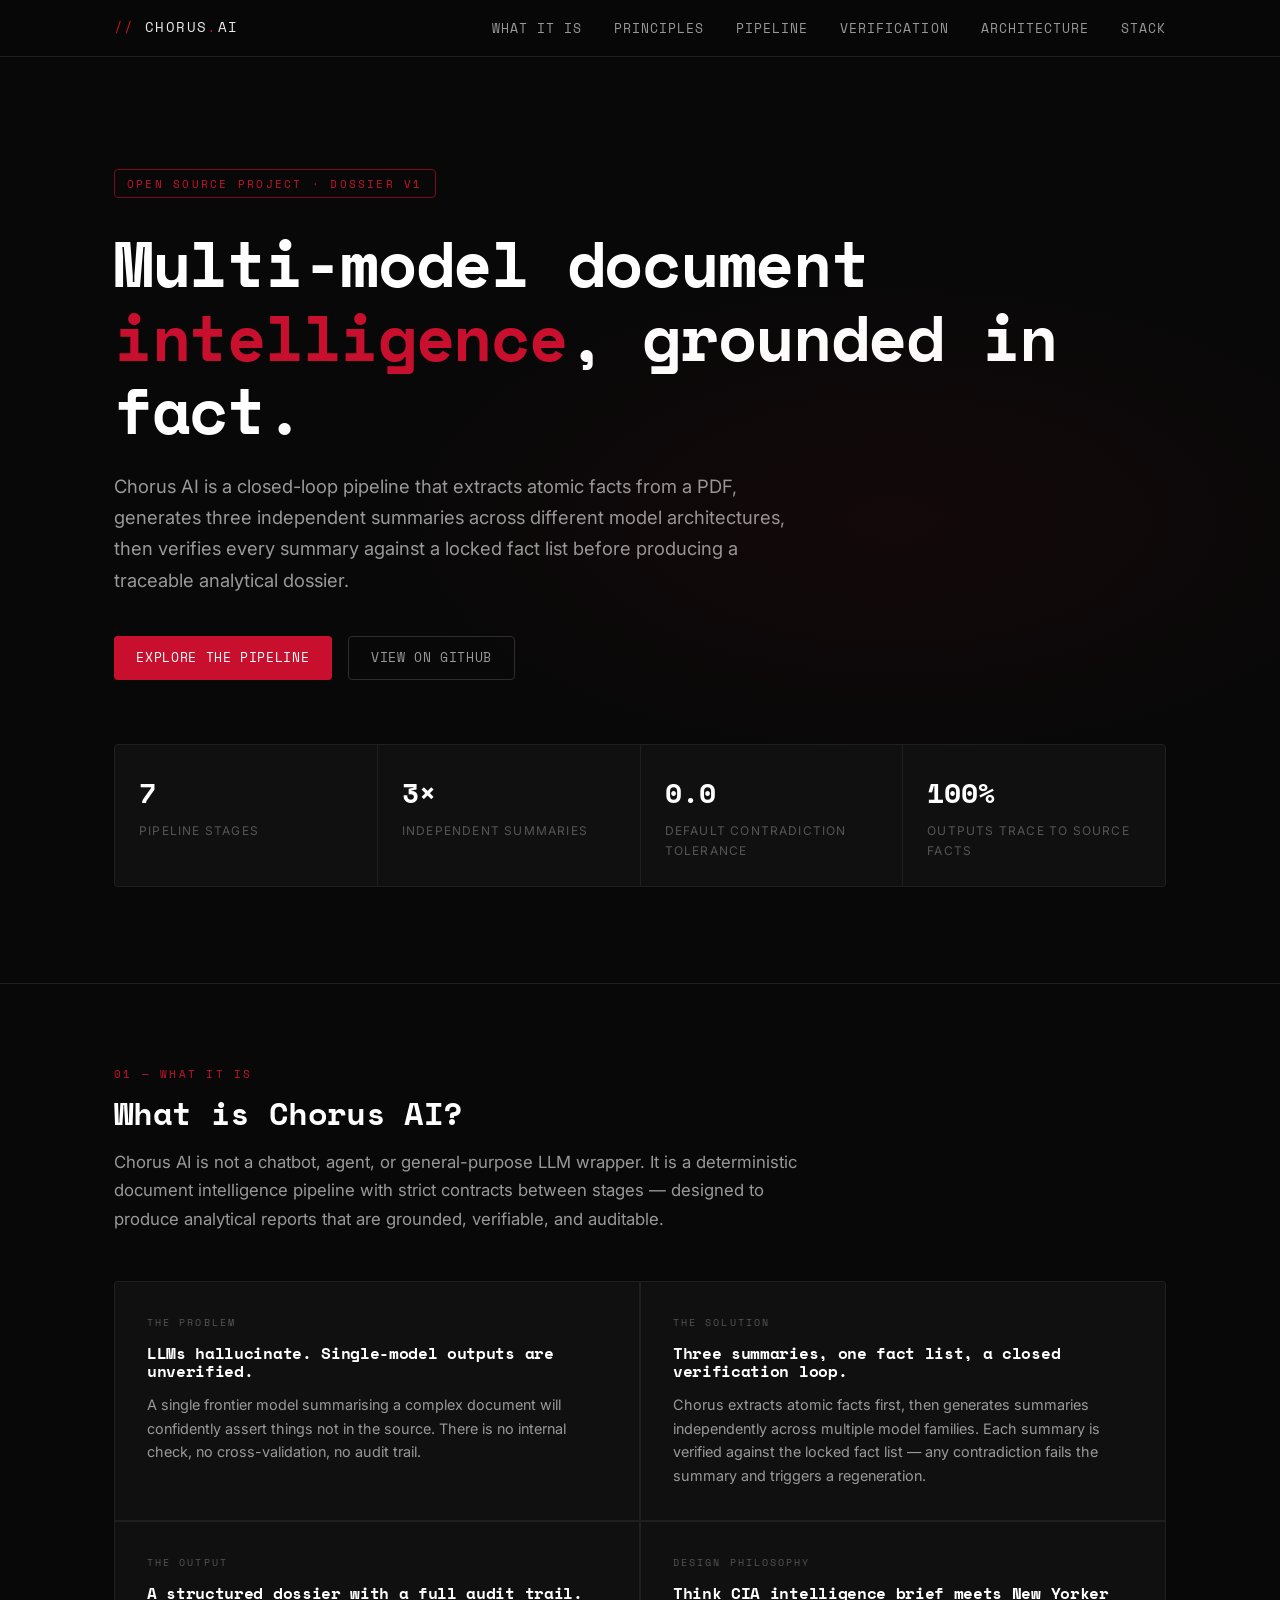
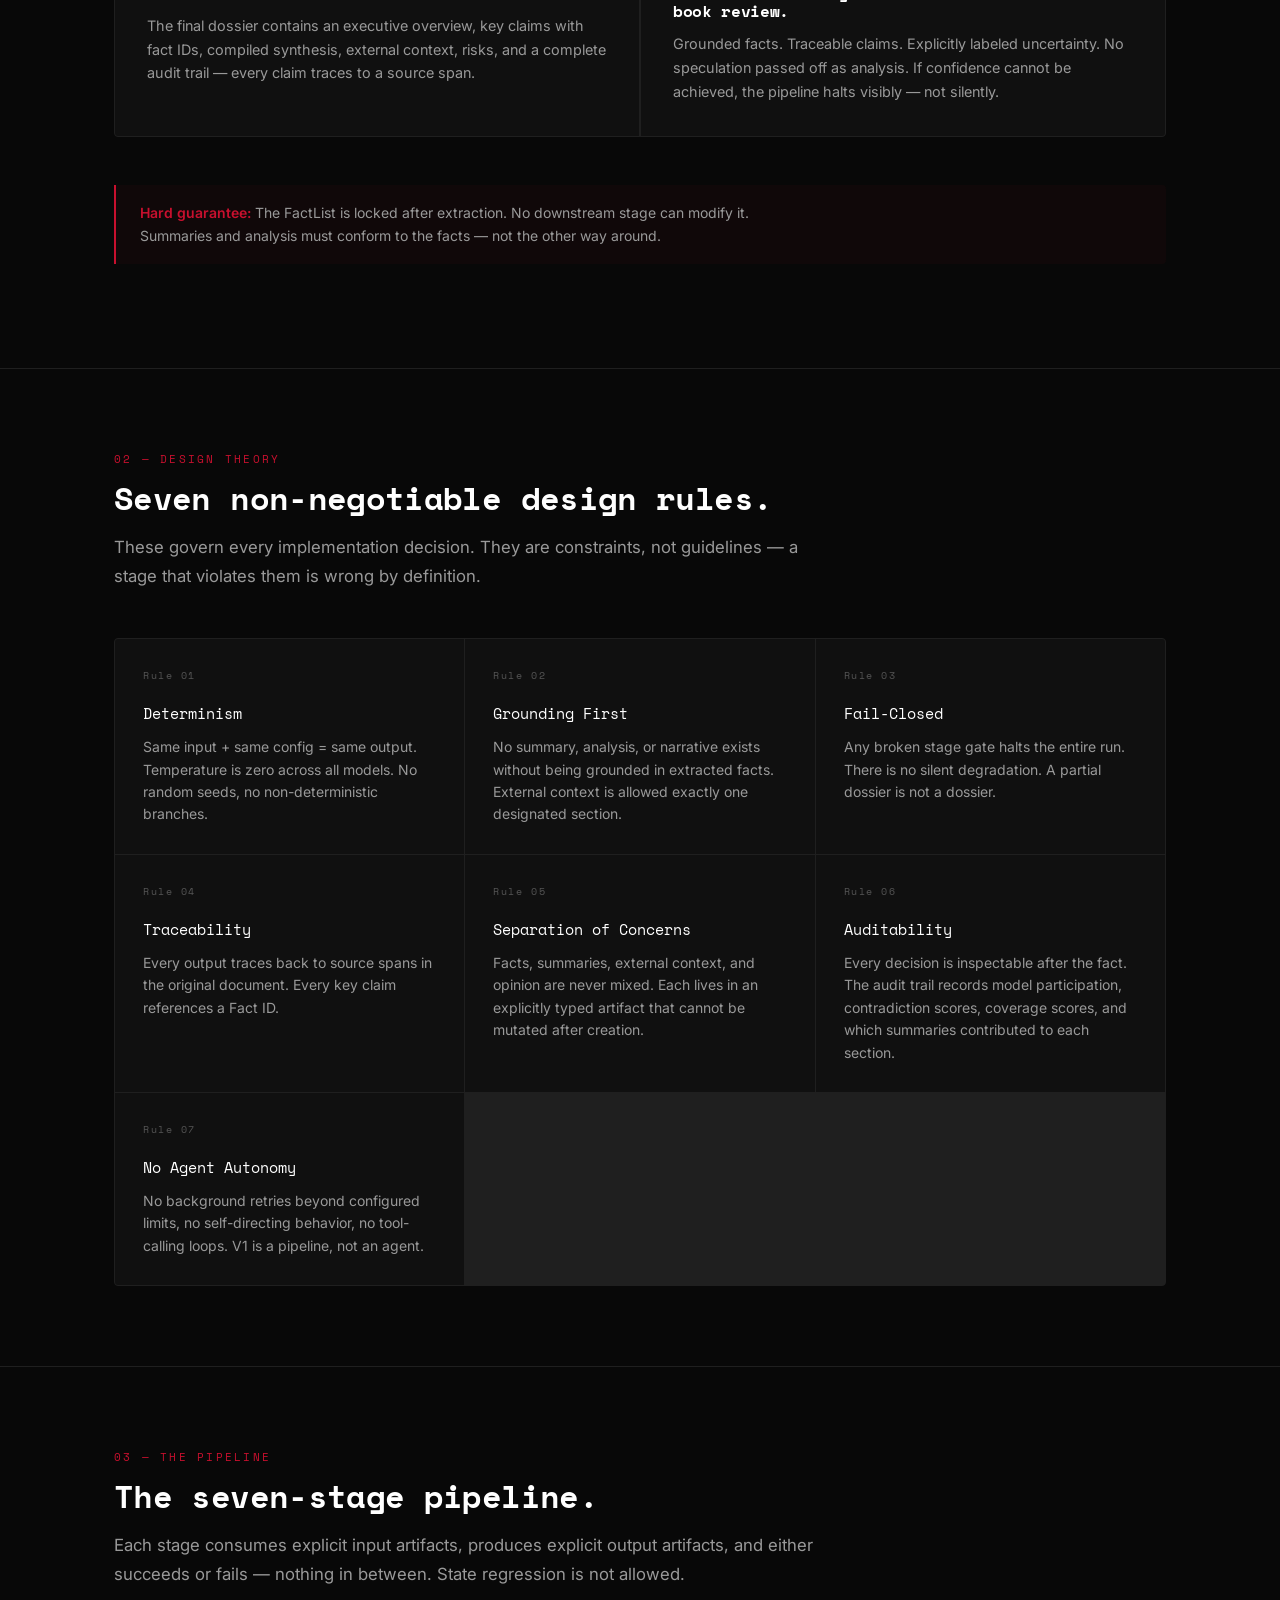
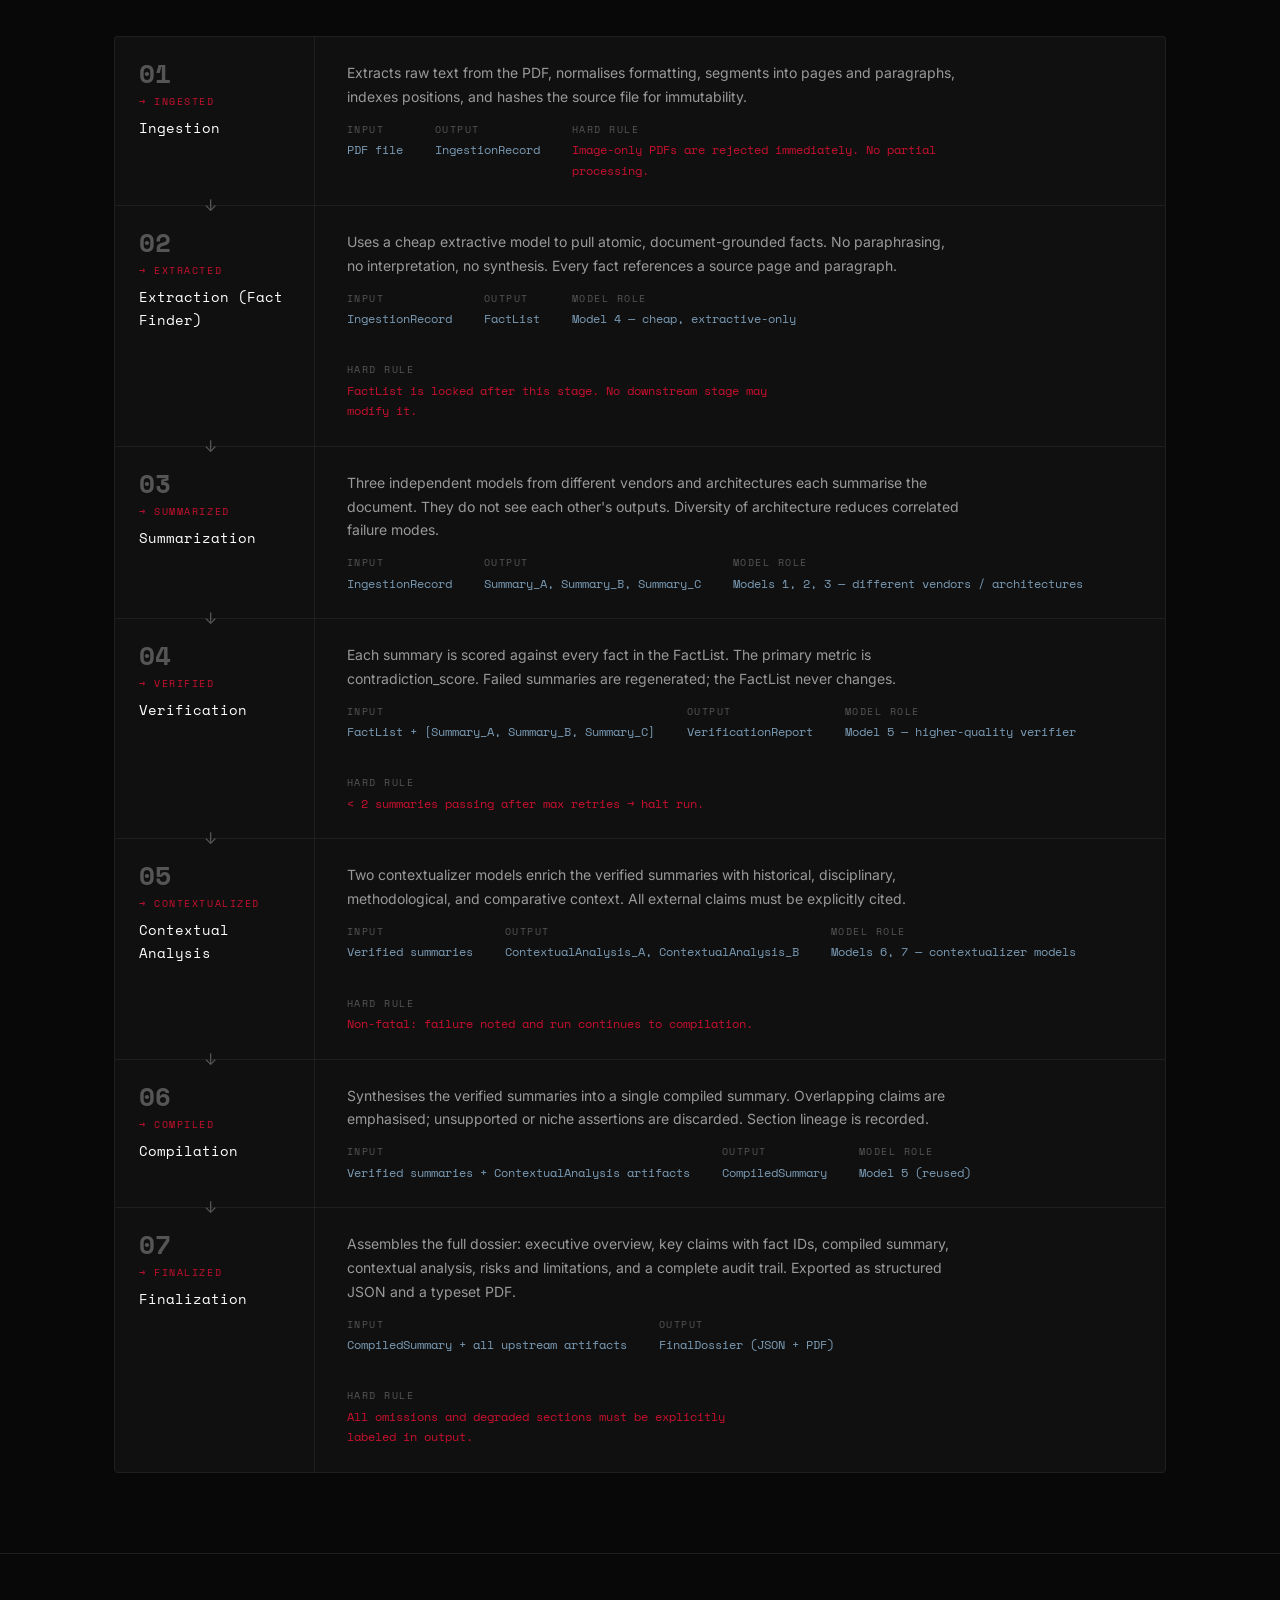
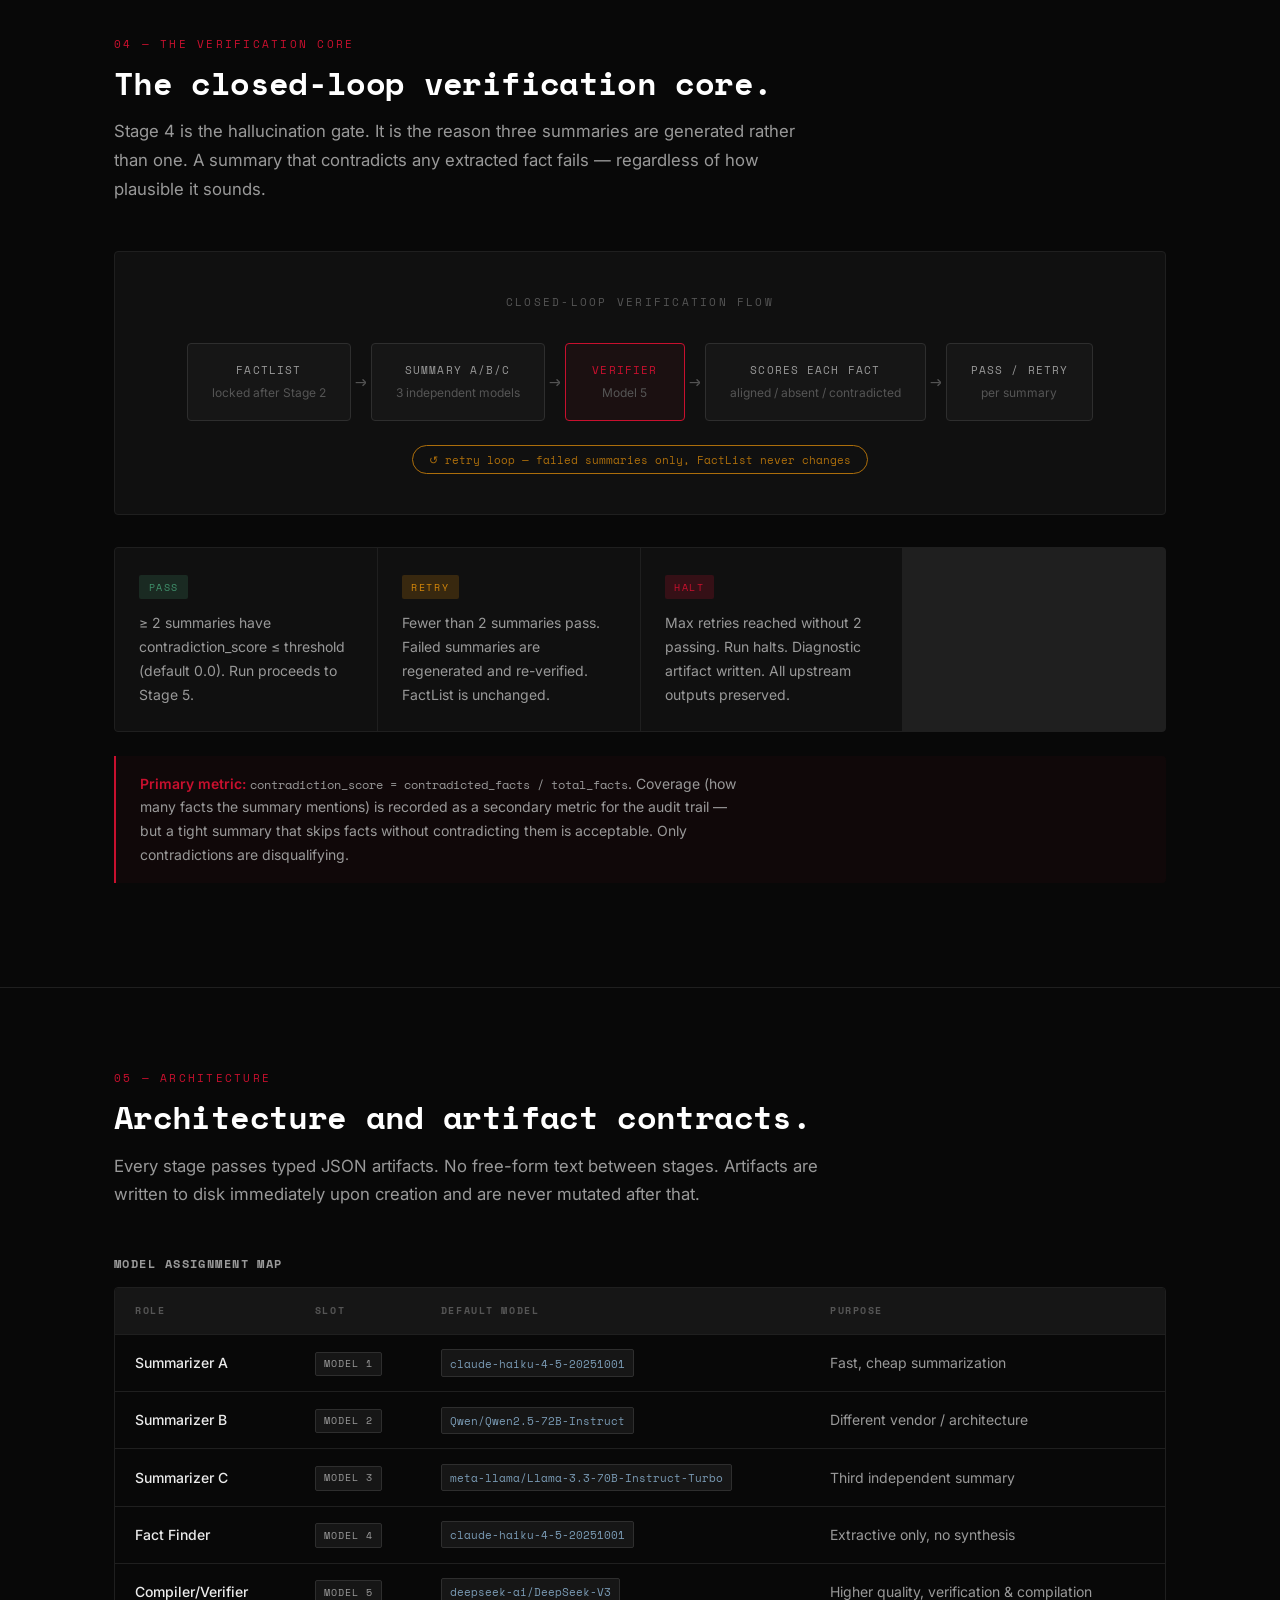
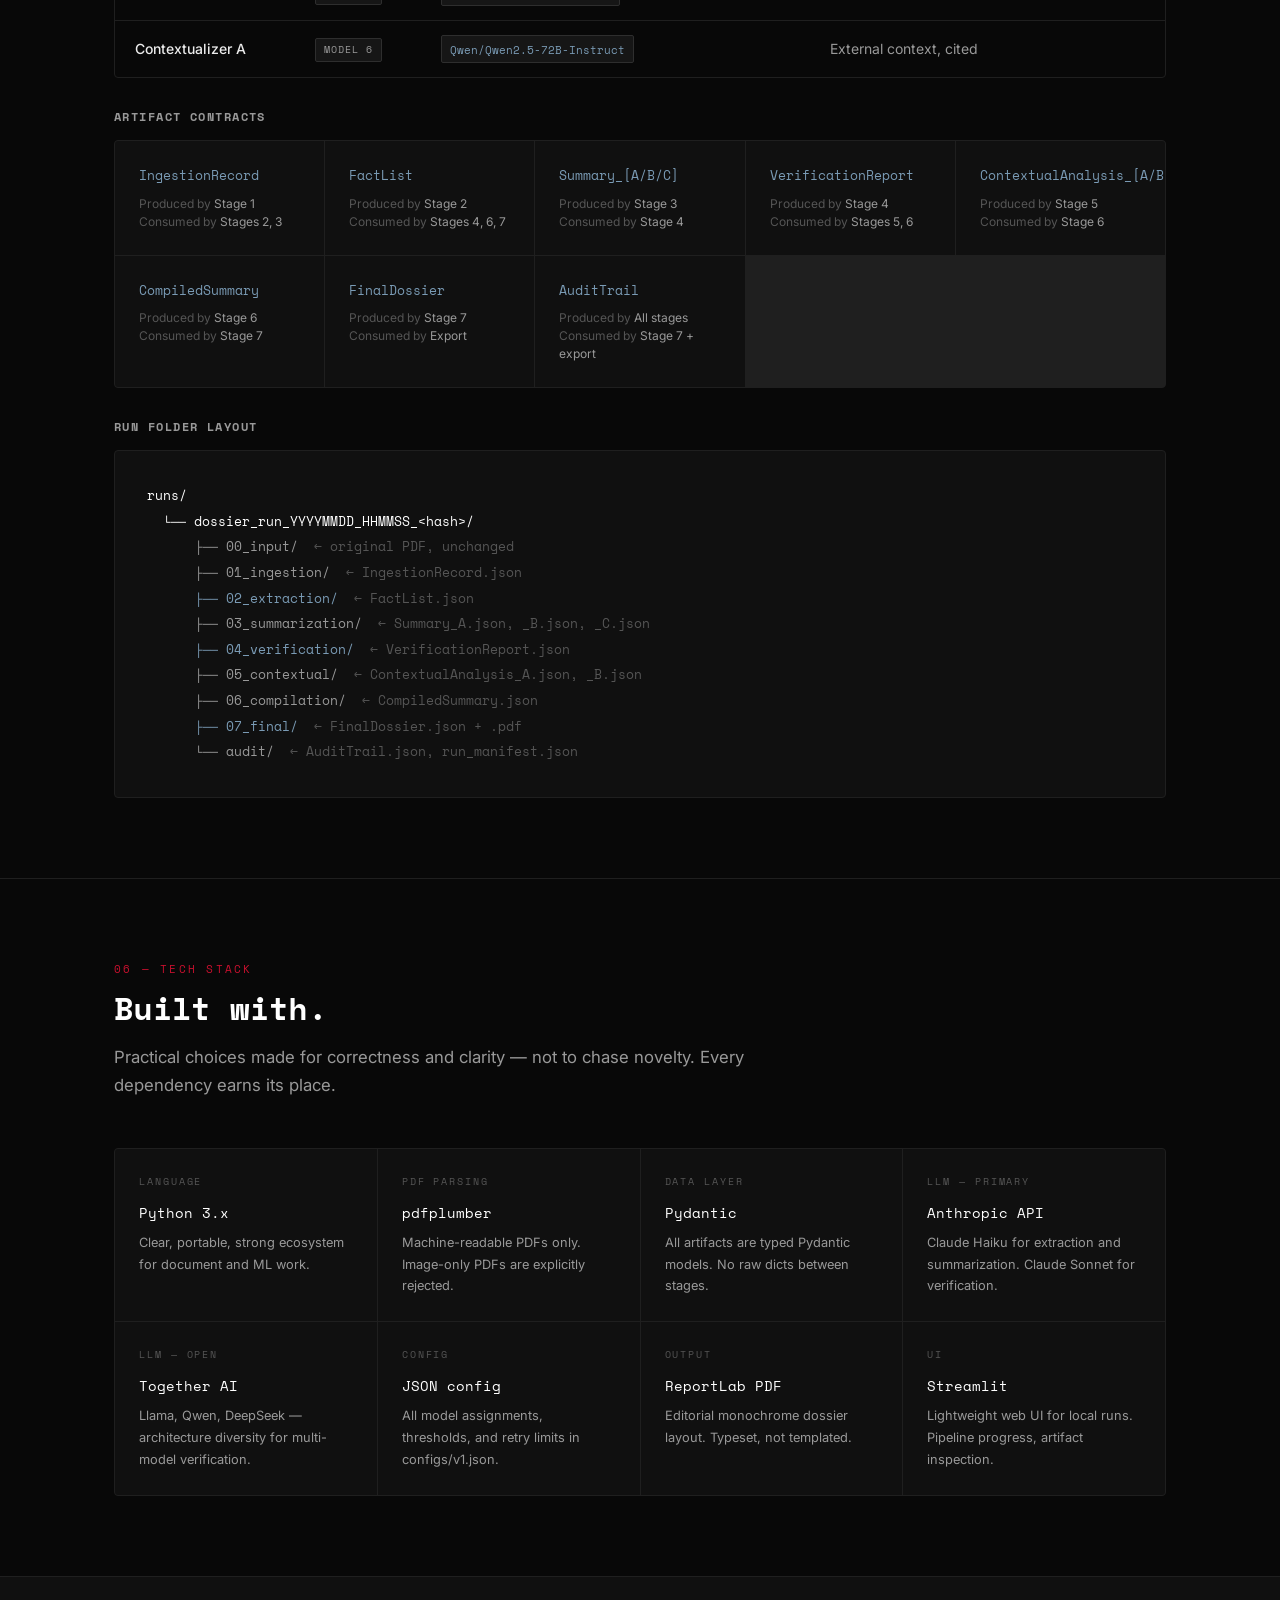
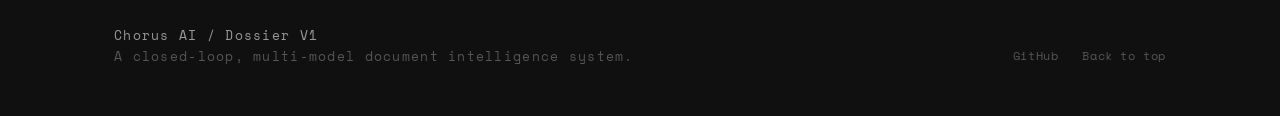
==== docs/index.html @ c8a6f782 "feat: add project showcase website with Jinja2 templates Static site built via website/generate.py, " ====
<!DOCTYPE html>
<html lang="en">
<head>
  <meta charset="UTF-8" />
  <meta name="viewport" content="width=device-width, initial-scale=1.0" />
  <meta name="description" content="A closed-loop, multi-model document intelligence pipeline. Extract facts, generate independent summaries, verify against a locked fact list, and produce a grounded analytical dossier." />
  <title>Chorus AI — Dossier V1</title>

  <!-- Fonts -->
  <link rel="preconnect" href="https://fonts.googleapis.com" />
  <link rel="preconnect" href="https://fonts.gstatic.com" crossorigin />
  <link href="https://fonts.googleapis.com/css2?family=Space+Mono:wght@400;700&family=Inter:wght@400;500;600&display=swap" rel="stylesheet" />

  <link rel="stylesheet" href="static/css/style.css" />
</head>
<body>

<nav>
  <div class="nav-inner">
    <span class="nav-logo"><span>//</span> CHORUS<span>.</span>AI</span>
    <ul class="nav-links">
      <li><a href="#what">What it is</a></li>
      <li><a href="#principles">Principles</a></li>
      <li><a href="#pipeline">Pipeline</a></li>
      <li><a href="#verification">Verification</a></li>
      <li><a href="#architecture">Architecture</a></li>
      <li><a href="#stack">Stack</a></li>
    </ul>
  </div>
</nav>

  <main>

<!-- ── Hero ─────────────────────────────────────────────── -->
<section class="hero" id="overview">
  <div class="container">
    <div class="hero-tag">Open Source Project · Dossier V1</div>
    <h1>Multi-model document<br><em>intelligence</em>, grounded in fact.</h1>
    <p class="hero-sub">Chorus AI is a closed-loop pipeline that extracts atomic facts from a PDF, generates three independent summaries across different model architectures, then verifies every summary against a locked fact list before producing a traceable analytical dossier.</p>
    <div class="hero-cta">
      <a href="#pipeline" class="btn btn-primary">Explore the Pipeline</a>
      <a href="https://github.com/danielwipert/chorusai" class="btn btn-secondary" target="_blank" rel="noopener">View on GitHub</a>
    </div>

    <div class="hero-stats">
      <div class="hero-stat">
        <div class="hero-stat-value">7</div>
        <div class="hero-stat-label">Pipeline stages</div>
      </div>
      <div class="hero-stat">
        <div class="hero-stat-value">3×</div>
        <div class="hero-stat-label">Independent summaries</div>
      </div>
      <div class="hero-stat">
        <div class="hero-stat-value">0.0</div>
        <div class="hero-stat-label">Default contradiction tolerance</div>
      </div>
      <div class="hero-stat">
        <div class="hero-stat-value">100%</div>
        <div class="hero-stat-label">Outputs trace to source facts</div>
      </div>
    </div>
  </div>
</section>

<!-- ── What It Is ────────────────────────────────────────── -->
<section id="what">
  <div class="container">
    <div class="section-label">01 — What it is</div>
    <h2 class="section-title">What is Chorus AI?</h2>
    <p class="section-intro">Chorus AI is not a chatbot, agent, or general-purpose LLM wrapper. It is a deterministic document intelligence pipeline with strict contracts between stages — designed to produce analytical reports that are grounded, verifiable, and auditable.</p>

    <div class="what-grid">
      <div class="what-cell">
        <div class="what-cell-label">The problem</div>
        <h3>LLMs hallucinate. Single-model outputs are unverified.</h3>
        <p>A single frontier model summarising a complex document will confidently assert things not in the source. There is no internal check, no cross-validation, no audit trail.</p>
      </div>
      <div class="what-cell">
        <div class="what-cell-label">The solution</div>
        <h3>Three summaries, one fact list, a closed verification loop.</h3>
        <p>Chorus extracts atomic facts first, then generates summaries independently across multiple model families. Each summary is verified against the locked fact list — any contradiction fails the summary and triggers a regeneration.</p>
      </div>
      <div class="what-cell">
        <div class="what-cell-label">The output</div>
        <h3>A structured dossier with a full audit trail.</h3>
        <p>The final dossier contains an executive overview, key claims with fact IDs, compiled synthesis, external context, risks, and a complete audit trail — every claim traces to a source span.</p>
      </div>
      <div class="what-cell">
        <div class="what-cell-label">Design philosophy</div>
        <h3>Think CIA intelligence brief meets New Yorker book review.</h3>
        <p>Grounded facts. Traceable claims. Explicitly labeled uncertainty. No speculation passed off as analysis. If confidence cannot be achieved, the pipeline halts visibly — not silently.</p>
      </div>
    </div>

    <div class="callout">
      <p><strong>Hard guarantee:</strong> The FactList is locked after extraction. No downstream stage can modify it. Summaries and analysis must conform to the facts — not the other way around.</p>
    </div>
  </div>
</section>

<!-- ── Design Principles ─────────────────────────────────── -->
<section id="principles">
  <div class="container">
    <div class="section-label">02 — Design theory</div>
    <h2 class="section-title">Seven non-negotiable design rules.</h2>
    <p class="section-intro">These govern every implementation decision. They are constraints, not guidelines — a stage that violates them is wrong by definition.</p>

    <div class="principles-grid">
      <div class="principle-card">
        <div class="principle-accent"></div>
        <div class="principle-num">Rule 01</div>
        <div class="principle-name">Determinism</div>
        <p class="principle-desc">Same input + same config = same output. Temperature is zero across all models. No random seeds, no non-deterministic branches.</p>
      </div>
      <div class="principle-card">
        <div class="principle-accent"></div>
        <div class="principle-num">Rule 02</div>
        <div class="principle-name">Grounding First</div>
        <p class="principle-desc">No summary, analysis, or narrative exists without being grounded in extracted facts. External context is allowed exactly one designated section.</p>
      </div>
      <div class="principle-card">
        <div class="principle-accent"></div>
        <div class="principle-num">Rule 03</div>
        <div class="principle-name">Fail-Closed</div>
        <p class="principle-desc">Any broken stage gate halts the entire run. There is no silent degradation. A partial dossier is not a dossier.</p>
      </div>
      <div class="principle-card">
        <div class="principle-accent"></div>
        <div class="principle-num">Rule 04</div>
        <div class="principle-name">Traceability</div>
        <p class="principle-desc">Every output traces back to source spans in the original document. Every key claim references a Fact ID.</p>
      </div>
      <div class="principle-card">
        <div class="principle-accent"></div>
        <div class="principle-num">Rule 05</div>
        <div class="principle-name">Separation of Concerns</div>
        <p class="principle-desc">Facts, summaries, external context, and opinion are never mixed. Each lives in an explicitly typed artifact that cannot be mutated after creation.</p>
      </div>
      <div class="principle-card">
        <div class="principle-accent"></div>
        <div class="principle-num">Rule 06</div>
        <div class="principle-name">Auditability</div>
        <p class="principle-desc">Every decision is inspectable after the fact. The audit trail records model participation, contradiction scores, coverage scores, and which summaries contributed to each section.</p>
      </div>
      <div class="principle-card">
        <div class="principle-accent"></div>
        <div class="principle-num">Rule 07</div>
        <div class="principle-name">No Agent Autonomy</div>
        <p class="principle-desc">No background retries beyond configured limits, no self-directing behavior, no tool-calling loops. V1 is a pipeline, not an agent.</p>
      </div>
    </div>
  </div>
</section>

<!-- ── Pipeline ──────────────────────────────────────────── -->
<section id="pipeline">
  <div class="container">
    <div class="section-label">03 — The pipeline</div>
    <h2 class="section-title">The seven-stage pipeline.</h2>
    <p class="section-intro">Each stage consumes explicit input artifacts, produces explicit output artifacts, and either succeeds or fails — nothing in between. State regression is not allowed.</p>

    <div class="pipeline-flow">
        <div class="pipeline-stage">
  <div class="pipeline-stage-left">
    <div class="pipeline-num">01</div>
    <div class="pipeline-state">→ INGESTED</div>
    <div class="pipeline-name">Ingestion</div>
  </div>
  <div class="pipeline-stage-right">
    <p>Extracts raw text from the PDF, normalises formatting, segments into pages and paragraphs, indexes positions, and hashes the source file for immutability.</p>
    <div class="pipeline-io">
      <div class="pipeline-io-item">
        <span class="pipeline-io-label">Input</span>
        <span class="pipeline-io-value">PDF file</span>
      </div>
      <div class="pipeline-io-item">
        <span class="pipeline-io-label">Output</span>
        <span class="pipeline-io-value">IngestionRecord</span>
      </div>
      <div class="pipeline-io-item" style="max-width: 42ch;">
        <span class="pipeline-io-label">Hard rule</span>
        <span class="pipeline-io-value" style="color: var(--accent);">Image-only PDFs are rejected immediately. No partial processing.</span>
      </div>
    </div>
  </div>
</div>

        <div class="pipeline-connector"><span class="pipeline-arrow">↓</span></div>
        <div class="pipeline-stage">
  <div class="pipeline-stage-left">
    <div class="pipeline-num">02</div>
    <div class="pipeline-state">→ EXTRACTED</div>
    <div class="pipeline-name">Extraction (Fact Finder)</div>
  </div>
  <div class="pipeline-stage-right">
    <p>Uses a cheap extractive model to pull atomic, document-grounded facts. No paraphrasing, no interpretation, no synthesis. Every fact references a source page and paragraph.</p>
    <div class="pipeline-io">
      <div class="pipeline-io-item">
        <span class="pipeline-io-label">Input</span>
        <span class="pipeline-io-value">IngestionRecord</span>
      </div>
      <div class="pipeline-io-item">
        <span class="pipeline-io-label">Output</span>
        <span class="pipeline-io-value">FactList</span>
      </div>
      <div class="pipeline-io-item">
        <span class="pipeline-io-label">Model role</span>
        <span class="pipeline-io-value">Model 4 — cheap, extractive-only</span>
      </div>
      <div class="pipeline-io-item" style="max-width: 42ch;">
        <span class="pipeline-io-label">Hard rule</span>
        <span class="pipeline-io-value" style="color: var(--accent);">FactList is locked after this stage. No downstream stage may modify it.</span>
      </div>
    </div>
  </div>
</div>

        <div class="pipeline-connector"><span class="pipeline-arrow">↓</span></div>
        <div class="pipeline-stage">
  <div class="pipeline-stage-left">
    <div class="pipeline-num">03</div>
    <div class="pipeline-state">→ SUMMARIZED</div>
    <div class="pipeline-name">Summarization</div>
  </div>
  <div class="pipeline-stage-right">
    <p>Three independent models from different vendors and architectures each summarise the document. They do not see each other&#39;s outputs. Diversity of architecture reduces correlated failure modes.</p>
    <div class="pipeline-io">
      <div class="pipeline-io-item">
        <span class="pipeline-io-label">Input</span>
        <span class="pipeline-io-value">IngestionRecord</span>
      </div>
      <div class="pipeline-io-item">
        <span class="pipeline-io-label">Output</span>
        <span class="pipeline-io-value">Summary_A, Summary_B, Summary_C</span>
      </div>
      <div class="pipeline-io-item">
        <span class="pipeline-io-label">Model role</span>
        <span class="pipeline-io-value">Models 1, 2, 3 — different vendors / architectures</span>
      </div>
    </div>
  </div>
</div>

        <div class="pipeline-connector"><span class="pipeline-arrow">↓</span></div>
        <div class="pipeline-stage">
  <div class="pipeline-stage-left">
    <div class="pipeline-num">04</div>
    <div class="pipeline-state">→ VERIFIED</div>
    <div class="pipeline-name">Verification</div>
  </div>
  <div class="pipeline-stage-right">
    <p>Each summary is scored against every fact in the FactList. The primary metric is contradiction_score. Failed summaries are regenerated; the FactList never changes.</p>
    <div class="pipeline-io">
      <div class="pipeline-io-item">
        <span class="pipeline-io-label">Input</span>
        <span class="pipeline-io-value">FactList + [Summary_A, Summary_B, Summary_C]</span>
      </div>
      <div class="pipeline-io-item">
        <span class="pipeline-io-label">Output</span>
        <span class="pipeline-io-value">VerificationReport</span>
      </div>
      <div class="pipeline-io-item">
        <span class="pipeline-io-label">Model role</span>
        <span class="pipeline-io-value">Model 5 — higher-quality verifier</span>
      </div>
      <div class="pipeline-io-item" style="max-width: 42ch;">
        <span class="pipeline-io-label">Hard rule</span>
        <span class="pipeline-io-value" style="color: var(--accent);">&lt; 2 summaries passing after max retries → halt run.</span>
      </div>
    </div>
  </div>
</div>

        <div class="pipeline-connector"><span class="pipeline-arrow">↓</span></div>
        <div class="pipeline-stage">
  <div class="pipeline-stage-left">
    <div class="pipeline-num">05</div>
    <div class="pipeline-state">→ CONTEXTUALIZED</div>
    <div class="pipeline-name">Contextual Analysis</div>
  </div>
  <div class="pipeline-stage-right">
    <p>Two contextualizer models enrich the verified summaries with historical, disciplinary, methodological, and comparative context. All external claims must be explicitly cited.</p>
    <div class="pipeline-io">
      <div class="pipeline-io-item">
        <span class="pipeline-io-label">Input</span>
        <span class="pipeline-io-value">Verified summaries</span>
      </div>
      <div class="pipeline-io-item">
        <span class="pipeline-io-label">Output</span>
        <span class="pipeline-io-value">ContextualAnalysis_A, ContextualAnalysis_B</span>
      </div>
      <div class="pipeline-io-item">
        <span class="pipeline-io-label">Model role</span>
        <span class="pipeline-io-value">Models 6, 7 — contextualizer models</span>
      </div>
      <div class="pipeline-io-item" style="max-width: 42ch;">
        <span class="pipeline-io-label">Hard rule</span>
        <span class="pipeline-io-value" style="color: var(--accent);">Non-fatal: failure noted and run continues to compilation.</span>
      </div>
    </div>
  </div>
</div>

        <div class="pipeline-connector"><span class="pipeline-arrow">↓</span></div>
        <div class="pipeline-stage">
  <div class="pipeline-stage-left">
    <div class="pipeline-num">06</div>
    <div class="pipeline-state">→ COMPILED</div>
    <div class="pipeline-name">Compilation</div>
  </div>
  <div class="pipeline-stage-right">
    <p>Synthesises the verified summaries into a single compiled summary. Overlapping claims are emphasised; unsupported or niche assertions are discarded. Section lineage is recorded.</p>
    <div class="pipeline-io">
      <div class="pipeline-io-item">
        <span class="pipeline-io-label">Input</span>
        <span class="pipeline-io-value">Verified summaries + ContextualAnalysis artifacts</span>
      </div>
      <div class="pipeline-io-item">
        <span class="pipeline-io-label">Output</span>
        <span class="pipeline-io-value">CompiledSummary</span>
      </div>
      <div class="pipeline-io-item">
        <span class="pipeline-io-label">Model role</span>
        <span class="pipeline-io-value">Model 5 (reused)</span>
      </div>
    </div>
  </div>
</div>

        <div class="pipeline-connector"><span class="pipeline-arrow">↓</span></div>
        <div class="pipeline-stage">
  <div class="pipeline-stage-left">
    <div class="pipeline-num">07</div>
    <div class="pipeline-state">→ FINALIZED</div>
    <div class="pipeline-name">Finalization</div>
  </div>
  <div class="pipeline-stage-right">
    <p>Assembles the full dossier: executive overview, key claims with fact IDs, compiled summary, contextual analysis, risks and limitations, and a complete audit trail. Exported as structured JSON and a typeset PDF.</p>
    <div class="pipeline-io">
      <div class="pipeline-io-item">
        <span class="pipeline-io-label">Input</span>
        <span class="pipeline-io-value">CompiledSummary + all upstream artifacts</span>
      </div>
      <div class="pipeline-io-item">
        <span class="pipeline-io-label">Output</span>
        <span class="pipeline-io-value">FinalDossier (JSON + PDF)</span>
      </div>
      <div class="pipeline-io-item" style="max-width: 42ch;">
        <span class="pipeline-io-label">Hard rule</span>
        <span class="pipeline-io-value" style="color: var(--accent);">All omissions and degraded sections must be explicitly labeled in output.</span>
      </div>
    </div>
  </div>
</div>

    </div>
  </div>
</section>

<!-- ── Verification ──────────────────────────────────────── -->
<section id="verification">
  <div class="container">
    <div class="section-label">04 — The verification core</div>
    <h2 class="section-title">The closed-loop verification core.</h2>
    <p class="section-intro">Stage 4 is the hallucination gate. It is the reason three summaries are generated rather than one. A summary that contradicts any extracted fact fails — regardless of how plausible it sounds.</p>

    <div class="verify-diagram">
      <div class="verify-diagram-title">Closed-Loop Verification Flow</div>
      <div class="verify-flow">
        <div class="verify-node">
          <div class="verify-node-label">FactList</div>
<div class="verify-node-sub">locked after Stage 2</div>        </div>
<span class="verify-arrow">→</span>        <div class="verify-node">
          <div class="verify-node-label">Summary A/B/C</div>
<div class="verify-node-sub">3 independent models</div>        </div>
<span class="verify-arrow">→</span>        <div class="verify-node highlight">
          <div class="verify-node-label">Verifier</div>
<div class="verify-node-sub">Model 5</div>        </div>
<span class="verify-arrow">→</span>        <div class="verify-node">
          <div class="verify-node-label">Scores each fact</div>
<div class="verify-node-sub">aligned / absent / contradicted</div>        </div>
<span class="verify-arrow">→</span>        <div class="verify-node">
          <div class="verify-node-label">Pass / Retry</div>
<div class="verify-node-sub">per summary</div>        </div>
      </div>
      <div class="verify-loop">
        <span class="verify-loop-label">↺  retry loop — failed summaries only, FactList never changes</span>
      </div>
    </div>

    <div class="verify-rules">
      <div class="verify-rule">
        <span class="verify-rule-status status-pass">PASS</span>
        <p>≥ 2 summaries have contradiction_score ≤ threshold (default 0.0). Run proceeds to Stage 5.</p>
      </div>
      <div class="verify-rule">
        <span class="verify-rule-status status-retry">RETRY</span>
        <p>Fewer than 2 summaries pass. Failed summaries are regenerated and re-verified. FactList is unchanged.</p>
      </div>
      <div class="verify-rule">
        <span class="verify-rule-status status-fail">HALT</span>
        <p>Max retries reached without 2 passing. Run halts. Diagnostic artifact written. All upstream outputs preserved.</p>
      </div>
    </div>

    <div class="callout mt-3">
      <p><strong>Primary metric:</strong> <code>contradiction_score = contradicted_facts / total_facts</code>. Coverage (how many facts the summary mentions) is recorded as a secondary metric for the audit trail — but a tight summary that skips facts without contradicting them is acceptable. Only contradictions are disqualifying.</p>
    </div>
  </div>
</section>

<!-- ── Architecture ──────────────────────────────────────── -->
<section id="architecture">
  <div class="container">
    <div class="section-label">05 — Architecture</div>
    <h2 class="section-title">Architecture and artifact contracts.</h2>
    <p class="section-intro">Every stage passes typed JSON artifacts. No free-form text between stages. Artifacts are written to disk immediately upon creation and are never mutated after that.</p>

    <h3 class="mono mb-2" style="color: var(--text-2); font-size: 0.75rem; letter-spacing: 0.12em; text-transform: uppercase;">Model Assignment Map</h3>
    <div class="arch-table-wrap mb-4">
      <table>
        <thead>
          <tr>
            <th>Role</th>
            <th>Slot</th>
            <th>Default model</th>
            <th>Purpose</th>
          </tr>
        </thead>
        <tbody>
          <tr>
            <td>Summarizer A</td>
            <td><span class="tag">Model 1</span></td>
            <td><span class="model-pill">claude-haiku-4-5-20251001</span></td>
            <td>Fast, cheap summarization</td>
          </tr>
          <tr>
            <td>Summarizer B</td>
            <td><span class="tag">Model 2</span></td>
            <td><span class="model-pill">Qwen/Qwen2.5-72B-Instruct</span></td>
            <td>Different vendor / architecture</td>
          </tr>
          <tr>
            <td>Summarizer C</td>
            <td><span class="tag">Model 3</span></td>
            <td><span class="model-pill">meta-llama/Llama-3.3-70B-Instruct-Turbo</span></td>
            <td>Third independent summary</td>
          </tr>
          <tr>
            <td>Fact Finder</td>
            <td><span class="tag">Model 4</span></td>
            <td><span class="model-pill">claude-haiku-4-5-20251001</span></td>
            <td>Extractive only, no synthesis</td>
          </tr>
          <tr>
            <td>Compiler/Verifier</td>
            <td><span class="tag">Model 5</span></td>
            <td><span class="model-pill">deepseek-ai/DeepSeek-V3</span></td>
            <td>Higher quality, verification &amp; compilation</td>
          </tr>
          <tr>
            <td>Contextualizer A</td>
            <td><span class="tag">Model 6</span></td>
            <td><span class="model-pill">Qwen/Qwen2.5-72B-Instruct</span></td>
            <td>External context, cited</td>
          </tr>
        </tbody>
      </table>
    </div>

    <h3 class="mono mb-2" style="color: var(--text-2); font-size: 0.75rem; letter-spacing: 0.12em; text-transform: uppercase;">Artifact Contracts</h3>
    <div class="artifacts-flow mb-4">
      <div class="artifact-card">
        <div class="artifact-name">IngestionRecord</div>
        <div class="artifact-meta">
          <div>Produced by <span>Stage 1</span></div>
          <div>Consumed by <span>Stages 2, 3</span></div>
        </div>
      </div>
      <div class="artifact-card">
        <div class="artifact-name">FactList</div>
        <div class="artifact-meta">
          <div>Produced by <span>Stage 2</span></div>
          <div>Consumed by <span>Stages 4, 6, 7</span></div>
        </div>
      </div>
      <div class="artifact-card">
        <div class="artifact-name">Summary_[A/B/C]</div>
        <div class="artifact-meta">
          <div>Produced by <span>Stage 3</span></div>
          <div>Consumed by <span>Stage 4</span></div>
        </div>
      </div>
      <div class="artifact-card">
        <div class="artifact-name">VerificationReport</div>
        <div class="artifact-meta">
          <div>Produced by <span>Stage 4</span></div>
          <div>Consumed by <span>Stages 5, 6</span></div>
        </div>
      </div>
      <div class="artifact-card">
        <div class="artifact-name">ContextualAnalysis_[A/B]</div>
        <div class="artifact-meta">
          <div>Produced by <span>Stage 5</span></div>
          <div>Consumed by <span>Stage 6</span></div>
        </div>
      </div>
      <div class="artifact-card">
        <div class="artifact-name">CompiledSummary</div>
        <div class="artifact-meta">
          <div>Produced by <span>Stage 6</span></div>
          <div>Consumed by <span>Stage 7</span></div>
        </div>
      </div>
      <div class="artifact-card">
        <div class="artifact-name">FinalDossier</div>
        <div class="artifact-meta">
          <div>Produced by <span>Stage 7</span></div>
          <div>Consumed by <span>Export</span></div>
        </div>
      </div>
      <div class="artifact-card">
        <div class="artifact-name">AuditTrail</div>
        <div class="artifact-meta">
          <div>Produced by <span>All stages</span></div>
          <div>Consumed by <span>Stage 7 + export</span></div>
        </div>
      </div>
    </div>

    <h3 class="mono mb-2" style="color: var(--text-2); font-size: 0.75rem; letter-spacing: 0.12em; text-transform: uppercase;">Run Folder Layout</h3>
    <div class="folder-tree">
      <div><span class="dir">runs/</span></div>
      <div>&nbsp;&nbsp;<span class="dir">└── dossier_run_YYYYMMDD_HHMMSS_&lt;hash&gt;/</span></div>
      <div>&nbsp;&nbsp;&nbsp;&nbsp;&nbsp;&nbsp;<span class="file">├── 00_input/</span>&nbsp;&nbsp;<span class="comment">← original PDF, unchanged</span></div>
      <div>&nbsp;&nbsp;&nbsp;&nbsp;&nbsp;&nbsp;<span class="file">├── 01_ingestion/</span>&nbsp;&nbsp;<span class="comment">← IngestionRecord.json</span></div>
      <div>&nbsp;&nbsp;&nbsp;&nbsp;&nbsp;&nbsp;<span class="highlight-file">├── 02_extraction/</span>&nbsp;&nbsp;<span class="comment">← FactList.json</span></div>
      <div>&nbsp;&nbsp;&nbsp;&nbsp;&nbsp;&nbsp;<span class="file">├── 03_summarization/</span>&nbsp;&nbsp;<span class="comment">← Summary_A.json, _B.json, _C.json</span></div>
      <div>&nbsp;&nbsp;&nbsp;&nbsp;&nbsp;&nbsp;<span class="highlight-file">├── 04_verification/</span>&nbsp;&nbsp;<span class="comment">← VerificationReport.json</span></div>
      <div>&nbsp;&nbsp;&nbsp;&nbsp;&nbsp;&nbsp;<span class="file">├── 05_contextual/</span>&nbsp;&nbsp;<span class="comment">← ContextualAnalysis_A.json, _B.json</span></div>
      <div>&nbsp;&nbsp;&nbsp;&nbsp;&nbsp;&nbsp;<span class="file">├── 06_compilation/</span>&nbsp;&nbsp;<span class="comment">← CompiledSummary.json</span></div>
      <div>&nbsp;&nbsp;&nbsp;&nbsp;&nbsp;&nbsp;<span class="highlight-file">├── 07_final/</span>&nbsp;&nbsp;<span class="comment">← FinalDossier.json + .pdf</span></div>
      <div>&nbsp;&nbsp;&nbsp;&nbsp;&nbsp;&nbsp;<span class="file">└── audit/</span>&nbsp;&nbsp;<span class="comment">← AuditTrail.json, run_manifest.json</span></div>
    </div>
  </div>
</section>

<!-- ── Tech Stack ────────────────────────────────────────── -->
<section id="stack">
  <div class="container">
    <div class="section-label">06 — Tech stack</div>
    <h2 class="section-title">Built with.</h2>
    <p class="section-intro">Practical choices made for correctness and clarity — not to chase novelty. Every dependency earns its place.</p>

    <div class="tech-grid">
      <div class="tech-card">
        <div class="tech-category">Language</div>
        <div class="tech-name">Python 3.x</div>
        <div class="tech-desc">Clear, portable, strong ecosystem for document and ML work.</div>
      </div>
      <div class="tech-card">
        <div class="tech-category">PDF parsing</div>
        <div class="tech-name">pdfplumber</div>
        <div class="tech-desc">Machine-readable PDFs only. Image-only PDFs are explicitly rejected.</div>
      </div>
      <div class="tech-card">
        <div class="tech-category">Data layer</div>
        <div class="tech-name">Pydantic</div>
        <div class="tech-desc">All artifacts are typed Pydantic models. No raw dicts between stages.</div>
      </div>
      <div class="tech-card">
        <div class="tech-category">LLM — primary</div>
        <div class="tech-name">Anthropic API</div>
        <div class="tech-desc">Claude Haiku for extraction and summarization. Claude Sonnet for verification.</div>
      </div>
      <div class="tech-card">
        <div class="tech-category">LLM — open</div>
        <div class="tech-name">Together AI</div>
        <div class="tech-desc">Llama, Qwen, DeepSeek — architecture diversity for multi-model verification.</div>
      </div>
      <div class="tech-card">
        <div class="tech-category">Config</div>
        <div class="tech-name">JSON config</div>
        <div class="tech-desc">All model assignments, thresholds, and retry limits in configs/v1.json.</div>
      </div>
      <div class="tech-card">
        <div class="tech-category">Output</div>
        <div class="tech-name">ReportLab PDF</div>
        <div class="tech-desc">Editorial monochrome dossier layout. Typeset, not templated.</div>
      </div>
      <div class="tech-card">
        <div class="tech-category">UI</div>
        <div class="tech-name">Streamlit</div>
        <div class="tech-desc">Lightweight web UI for local runs. Pipeline progress, artifact inspection.</div>
      </div>
    </div>
  </div>
</section>

  </main>

<footer>
  <div class="container">
    <div class="footer-inner">
      <div class="footer-logo">
        <strong>Chorus AI / Dossier V1</strong><br>
        A closed-loop, multi-model document intelligence system.
      </div>
      <ul class="footer-links">
        <li><a href="https://github.com/danielwipert/chorusai" target="_blank" rel="noopener">GitHub</a></li>
        <li><a href="#overview">Back to top</a></li>
      </ul>
    </div>
  </div>
</footer>

</body>
</html>
---- docs/static/css/style.css ----
/* ============================================================
   CHORUS AI — Project Showcase
   Design: editorial monochrome, technical dossier aesthetic
   ============================================================ */

:root {
  --bg:           #080808;
  --surface:      #101010;
  --surface-2:    #161616;
  --border:       #1f1f1f;
  --border-bright:#2e2e2e;
  --accent:       #c8102e;
  --accent-dim:   #7a0a1c;
  --amber:        #d4860a;
  --steel:        #7a9bb5;
  --text:         #ebebeb;
  --text-2:       #999;
  --text-3:       #555;
  --green:        #2d6a4f;
  --green-bright: #40916c;
  --font-mono:    'Space Mono', 'Courier New', monospace;
  --font-body:    'Inter', system-ui, -apple-system, sans-serif;
  --max-w:        1100px;
  --radius:       4px;
}

*, *::before, *::after { box-sizing: border-box; margin: 0; padding: 0; }

html { scroll-behavior: smooth; }

body {
  background: var(--bg);
  color: var(--text);
  font-family: var(--font-body);
  font-size: 16px;
  line-height: 1.7;
  -webkit-font-smoothing: antialiased;
}

/* ── Typography ─────────────────────────────────────────── */

h1, h2, h3, h4 {
  font-family: var(--font-mono);
  letter-spacing: -0.02em;
  line-height: 1.15;
}

h1 { font-size: clamp(2.2rem, 6vw, 4rem); }
h2 { font-size: clamp(1.4rem, 3vw, 2rem); }
h3 { font-size: 1.15rem; }

a { color: var(--accent); text-decoration: none; }
a:hover { text-decoration: underline; }

code, .mono {
  font-family: var(--font-mono);
  font-size: 0.875em;
}

strong { color: #fff; font-weight: 600; }

p { max-width: 68ch; }

/* ── Layout ─────────────────────────────────────────────── */

.container {
  max-width: var(--max-w);
  margin: 0 auto;
  padding: 0 1.5rem;
}

section {
  padding: 5rem 0;
  border-top: 1px solid var(--border);
}

section:first-of-type { border-top: none; }

/* ── Navigation ─────────────────────────────────────────── */

nav {
  position: sticky;
  top: 0;
  z-index: 100;
  background: rgba(8, 8, 8, 0.92);
  backdrop-filter: blur(12px);
  border-bottom: 1px solid var(--border);
}

.nav-inner {
  display: flex;
  align-items: center;
  justify-content: space-between;
  height: 56px;
  max-width: var(--max-w);
  margin: 0 auto;
  padding: 0 1.5rem;
}

.nav-logo {
  font-family: var(--font-mono);
  font-size: 0.85rem;
  color: var(--text);
  letter-spacing: 0.1em;
  text-transform: uppercase;
}

.nav-logo span { color: var(--accent); }

.nav-links {
  display: flex;
  gap: 2rem;
  list-style: none;
}

.nav-links a {
  font-size: 0.8rem;
  font-family: var(--font-mono);
  color: var(--text-2);
  text-transform: uppercase;
  letter-spacing: 0.08em;
  transition: color 0.15s;
}

.nav-links a:hover {
  color: var(--text);
  text-decoration: none;
}

@media (max-width: 600px) {
  .nav-links { display: none; }
}

/* ── Hero ───────────────────────────────────────────────── */

.hero {
  padding: 7rem 0 6rem;
  border-top: none;
  position: relative;
  overflow: hidden;
}

.hero::before {
  content: '';
  position: absolute;
  inset: 0;
  background:
    radial-gradient(ellipse 60% 40% at 70% 50%, rgba(200, 16, 46, 0.06) 0%, transparent 70%);
  pointer-events: none;
}

.hero-tag {
  display: inline-block;
  font-family: var(--font-mono);
  font-size: 0.7rem;
  letter-spacing: 0.2em;
  text-transform: uppercase;
  color: var(--accent);
  border: 1px solid var(--accent-dim);
  padding: 0.25rem 0.75rem;
  border-radius: var(--radius);
  margin-bottom: 1.75rem;
}

.hero h1 {
  color: #fff;
  margin-bottom: 1.5rem;
}

.hero h1 em {
  font-style: normal;
  color: var(--accent);
}

.hero-sub {
  font-size: 1.15rem;
  color: var(--text-2);
  max-width: 58ch;
  margin-bottom: 2.5rem;
}

.hero-cta {
  display: flex;
  gap: 1rem;
  flex-wrap: wrap;
}

.btn {
  display: inline-flex;
  align-items: center;
  gap: 0.5rem;
  font-family: var(--font-mono);
  font-size: 0.8rem;
  letter-spacing: 0.05em;
  text-transform: uppercase;
  padding: 0.65rem 1.4rem;
  border-radius: var(--radius);
  transition: all 0.15s;
  cursor: pointer;
  border: none;
  text-decoration: none;
}

.btn-primary {
  background: var(--accent);
  color: #fff;
}

.btn-primary:hover {
  background: #e8162f;
  text-decoration: none;
}

.btn-secondary {
  background: transparent;
  color: var(--text-2);
  border: 1px solid var(--border-bright);
}

.btn-secondary:hover {
  color: var(--text);
  border-color: var(--text-3);
  text-decoration: none;
}

.hero-stats {
  display: grid;
  grid-template-columns: repeat(auto-fit, minmax(160px, 1fr));
  gap: 1px;
  margin-top: 4rem;
  background: var(--border);
  border: 1px solid var(--border);
  border-radius: var(--radius);
  overflow: hidden;
}

.hero-stat {
  background: var(--surface);
  padding: 1.5rem;
}

.hero-stat-value {
  font-family: var(--font-mono);
  font-size: 1.75rem;
  color: #fff;
  font-weight: 700;
}

.hero-stat-label {
  font-size: 0.75rem;
  color: var(--text-3);
  text-transform: uppercase;
  letter-spacing: 0.1em;
  margin-top: 0.25rem;
}

/* ── Section header ─────────────────────────────────────── */

.section-label {
  font-family: var(--font-mono);
  font-size: 0.7rem;
  letter-spacing: 0.2em;
  text-transform: uppercase;
  color: var(--accent);
  margin-bottom: 0.75rem;
}

.section-title {
  color: #fff;
  margin-bottom: 1rem;
}

.section-intro {
  color: var(--text-2);
  font-size: 1.05rem;
  max-width: 65ch;
  margin-bottom: 3rem;
}

/* ── What It Is ─────────────────────────────────────────── */

.what-grid {
  display: grid;
  grid-template-columns: 1fr 1fr;
  gap: 2px;
  background: var(--border);
  border: 1px solid var(--border);
  border-radius: var(--radius);
  overflow: hidden;
  margin-bottom: 3rem;
}

@media (max-width: 700px) {
  .what-grid { grid-template-columns: 1fr; }
}

.what-cell {
  background: var(--surface);
  padding: 2rem;
}

.what-cell-label {
  font-family: var(--font-mono);
  font-size: 0.65rem;
  letter-spacing: 0.2em;
  text-transform: uppercase;
  color: var(--text-3);
  margin-bottom: 0.75rem;
}

.what-cell h3 {
  color: #fff;
  margin-bottom: 0.75rem;
  font-size: 1rem;
}

.what-cell p {
  color: var(--text-2);
  font-size: 0.9rem;
  line-height: 1.65;
}

/* ── Design Principles ──────────────────────────────────── */

.principles-grid {
  display: grid;
  grid-template-columns: repeat(auto-fill, minmax(280px, 1fr));
  gap: 1px;
  background: var(--border);
  border: 1px solid var(--border);
  border-radius: var(--radius);
  overflow: hidden;
}

.principle-card {
  background: var(--surface);
  padding: 1.75rem;
  position: relative;
  transition: background 0.15s;
}

.principle-card:hover {
  background: var(--surface-2);
}

.principle-num {
  font-family: var(--font-mono);
  font-size: 0.65rem;
  letter-spacing: 0.15em;
  color: var(--text-3);
  margin-bottom: 1rem;
}

.principle-name {
  font-family: var(--font-mono);
  font-size: 0.95rem;
  color: #fff;
  margin-bottom: 0.6rem;
}

.principle-desc {
  font-size: 0.875rem;
  color: var(--text-2);
  line-height: 1.6;
  max-width: none;
}

.principle-accent {
  position: absolute;
  top: 0;
  left: 0;
  width: 2px;
  height: 0;
  background: var(--accent);
  transition: height 0.2s ease;
}

.principle-card:hover .principle-accent {
  height: 100%;
}

/* ── Pipeline ───────────────────────────────────────────── */

.pipeline-flow {
  display: flex;
  flex-direction: column;
  gap: 0;
}

.pipeline-stage {
  display: grid;
  grid-template-columns: 200px 1fr;
  gap: 0;
  background: var(--surface);
  border: 1px solid var(--border);
  border-bottom: none;
  position: relative;
  transition: background 0.15s;
}

.pipeline-stage:first-child { border-radius: var(--radius) var(--radius) 0 0; }
.pipeline-stage:last-child  {
  border-bottom: 1px solid var(--border);
  border-radius: 0 0 var(--radius) var(--radius);
}

.pipeline-stage:hover { background: var(--surface-2); }

.pipeline-stage-left {
  padding: 1.5rem;
  border-right: 1px solid var(--border);
  display: flex;
  flex-direction: column;
  gap: 0.4rem;
}

.pipeline-num {
  font-family: var(--font-mono);
  font-size: 1.6rem;
  color: var(--text-3);
  font-weight: 700;
  line-height: 1;
}

.pipeline-state {
  font-family: var(--font-mono);
  font-size: 0.65rem;
  letter-spacing: 0.15em;
  text-transform: uppercase;
  color: var(--accent);
}

.pipeline-name {
  font-family: var(--font-mono);
  font-size: 0.85rem;
  color: #fff;
}

.pipeline-stage-right {
  padding: 1.5rem 2rem;
}

.pipeline-stage-right p {
  font-size: 0.875rem;
  color: var(--text-2);
  margin-bottom: 0.75rem;
}

.pipeline-io {
  display: flex;
  gap: 2rem;
  flex-wrap: wrap;
}

.pipeline-io-item {
  display: flex;
  flex-direction: column;
  gap: 0.2rem;
}

.pipeline-io-label {
  font-family: var(--font-mono);
  font-size: 0.6rem;
  letter-spacing: 0.15em;
  text-transform: uppercase;
  color: var(--text-3);
}

.pipeline-io-value {
  font-family: var(--font-mono);
  font-size: 0.75rem;
  color: var(--steel);
}

.pipeline-connector {
  display: flex;
  align-items: center;
  justify-content: flex-start;
  padding: 0 0 0 calc(200px / 2 - 10px);
  height: 0;
  position: relative;
  z-index: 1;
}

.pipeline-arrow {
  color: var(--text-3);
  font-size: 1rem;
  line-height: 0;
  position: relative;
  top: 0;
}

@media (max-width: 600px) {
  .pipeline-stage {
    grid-template-columns: 1fr;
  }
  .pipeline-stage-left {
    border-right: none;
    border-bottom: 1px solid var(--border);
    flex-direction: row;
    align-items: center;
    gap: 1rem;
  }
  .pipeline-num { font-size: 1.2rem; }
  .pipeline-connector { padding-left: 1.5rem; }
}

/* ── Verification highlight ─────────────────────────────── */

.verify-diagram {
  background: var(--surface);
  border: 1px solid var(--border);
  border-radius: var(--radius);
  padding: 2.5rem;
  margin-bottom: 2rem;
}

.verify-diagram-title {
  font-family: var(--font-mono);
  font-size: 0.7rem;
  letter-spacing: 0.2em;
  text-transform: uppercase;
  color: var(--text-3);
  margin-bottom: 2rem;
  text-align: center;
}

.verify-flow {
  display: flex;
  align-items: center;
  justify-content: center;
  gap: 0;
  flex-wrap: wrap;
  row-gap: 1.5rem;
}

.verify-node {
  background: var(--surface-2);
  border: 1px solid var(--border-bright);
  border-radius: var(--radius);
  padding: 1rem 1.5rem;
  text-align: center;
  min-width: 120px;
}

.verify-node-label {
  font-family: var(--font-mono);
  font-size: 0.7rem;
  letter-spacing: 0.1em;
  text-transform: uppercase;
  color: var(--text-2);
}

.verify-node-sub {
  font-size: 0.75rem;
  color: var(--text-3);
  margin-top: 0.25rem;
}

.verify-node.highlight {
  border-color: var(--accent);
  background: rgba(200, 16, 46, 0.06);
}

.verify-node.highlight .verify-node-label {
  color: var(--accent);
}

.verify-arrow {
  color: var(--text-3);
  font-size: 1.2rem;
  padding: 0 0.25rem;
  font-family: var(--font-mono);
}

.verify-loop {
  display: flex;
  justify-content: center;
  margin-top: 1.5rem;
}

.verify-loop-label {
  font-family: var(--font-mono);
  font-size: 0.7rem;
  color: var(--amber);
  border: 1px solid var(--amber);
  border-radius: 999px;
  padding: 0.25rem 1rem;
  opacity: 0.8;
}

.verify-rules {
  display: grid;
  grid-template-columns: repeat(auto-fill, minmax(240px, 1fr));
  gap: 1px;
  background: var(--border);
  border: 1px solid var(--border);
  border-radius: var(--radius);
  overflow: hidden;
}

.verify-rule {
  background: var(--surface);
  padding: 1.5rem;
}

.verify-rule-status {
  display: inline-block;
  font-family: var(--font-mono);
  font-size: 0.65rem;
  letter-spacing: 0.15em;
  text-transform: uppercase;
  padding: 0.2rem 0.6rem;
  border-radius: 2px;
  margin-bottom: 0.75rem;
}

.status-pass { background: rgba(64, 145, 108, 0.2); color: var(--green-bright); }
.status-retry { background: rgba(212, 134, 10, 0.2); color: var(--amber); }
.status-fail { background: rgba(200, 16, 46, 0.2); color: var(--accent); }

.verify-rule p {
  font-size: 0.875rem;
  color: var(--text-2);
}

/* ── Architecture / Models ──────────────────────────────── */

.arch-table-wrap {
  overflow-x: auto;
  border: 1px solid var(--border);
  border-radius: var(--radius);
  margin-bottom: 2.5rem;
}

table {
  width: 100%;
  border-collapse: collapse;
  font-size: 0.875rem;
}

thead th {
  background: var(--surface-2);
  padding: 0.9rem 1.25rem;
  text-align: left;
  font-family: var(--font-mono);
  font-size: 0.65rem;
  letter-spacing: 0.15em;
  text-transform: uppercase;
  color: var(--text-3);
  border-bottom: 1px solid var(--border);
  white-space: nowrap;
}

tbody tr {
  border-bottom: 1px solid var(--border);
  transition: background 0.1s;
}

tbody tr:last-child { border-bottom: none; }
tbody tr:hover { background: var(--surface); }

tbody td {
  padding: 0.9rem 1.25rem;
  color: var(--text-2);
  vertical-align: middle;
}

tbody td:first-child { color: var(--text); font-weight: 500; }

.model-pill {
  display: inline-block;
  font-family: var(--font-mono);
  font-size: 0.7rem;
  background: var(--surface-2);
  border: 1px solid var(--border-bright);
  border-radius: 2px;
  padding: 0.2rem 0.5rem;
  color: var(--steel);
  white-space: nowrap;
}

/* ── Artifacts ──────────────────────────────────────────── */

.artifacts-flow {
  display: grid;
  grid-template-columns: repeat(auto-fill, minmax(200px, 1fr));
  gap: 1px;
  background: var(--border);
  border: 1px solid var(--border);
  border-radius: var(--radius);
  overflow: hidden;
  margin-bottom: 2rem;
}

.artifact-card {
  background: var(--surface);
  padding: 1.5rem;
}

.artifact-name {
  font-family: var(--font-mono);
  font-size: 0.8rem;
  color: var(--steel);
  margin-bottom: 0.5rem;
}

.artifact-meta {
  font-size: 0.75rem;
  color: var(--text-3);
  line-height: 1.5;
}

.artifact-meta span {
  color: var(--text-2);
}

/* ── Run Folder ─────────────────────────────────────────── */

.folder-tree {
  background: var(--surface);
  border: 1px solid var(--border);
  border-radius: var(--radius);
  padding: 2rem;
  font-family: var(--font-mono);
  font-size: 0.8rem;
  line-height: 2;
  overflow-x: auto;
}

.folder-tree .dir { color: #fff; }
.folder-tree .file { color: var(--text-2); }
.folder-tree .comment { color: var(--text-3); }
.folder-tree .highlight-file { color: var(--steel); }

/* ── Tech Stack ─────────────────────────────────────────── */

.tech-grid {
  display: grid;
  grid-template-columns: repeat(auto-fill, minmax(220px, 1fr));
  gap: 1px;
  background: var(--border);
  border: 1px solid var(--border);
  border-radius: var(--radius);
  overflow: hidden;
}

.tech-card {
  background: var(--surface);
  padding: 1.5rem;
}

.tech-category {
  font-family: var(--font-mono);
  font-size: 0.6rem;
  letter-spacing: 0.2em;
  text-transform: uppercase;
  color: var(--text-3);
  margin-bottom: 0.75rem;
}

.tech-name {
  font-family: var(--font-mono);
  font-size: 0.9rem;
  color: #fff;
  margin-bottom: 0.4rem;
}

.tech-desc {
  font-size: 0.8rem;
  color: var(--text-2);
}

/* ── Design Callouts ────────────────────────────────────── */

.callout {
  border-left: 2px solid var(--accent);
  background: rgba(200, 16, 46, 0.04);
  padding: 1rem 1.5rem;
  border-radius: 0 var(--radius) var(--radius) 0;
  margin: 1.5rem 0;
}

.callout p {
  font-size: 0.875rem;
  color: var(--text-2);
}

.callout strong { color: var(--accent); }

/* ── Footer ─────────────────────────────────────────────── */

footer {
  border-top: 1px solid var(--border);
  padding: 3rem 0;
  background: var(--surface);
}

.footer-inner {
  display: flex;
  justify-content: space-between;
  align-items: flex-end;
  flex-wrap: wrap;
  gap: 2rem;
}

.footer-logo {
  font-family: var(--font-mono);
  font-size: 0.8rem;
  color: var(--text-3);
  letter-spacing: 0.1em;
}

.footer-logo strong {
  color: var(--text-2);
  font-weight: 500;
}

.footer-links {
  display: flex;
  gap: 1.5rem;
  list-style: none;
}

.footer-links a {
  font-family: var(--font-mono);
  font-size: 0.75rem;
  color: var(--text-3);
  letter-spacing: 0.05em;
  transition: color 0.15s;
}

.footer-links a:hover {
  color: var(--text);
  text-decoration: none;
}

/* ── Utility ────────────────────────────────────────────── */

.tag {
  display: inline-block;
  font-family: var(--font-mono);
  font-size: 0.65rem;
  letter-spacing: 0.1em;
  text-transform: uppercase;
  background: var(--surface-2);
  border: 1px solid var(--border-bright);
  color: var(--text-2);
  padding: 0.15rem 0.5rem;
  border-radius: 2px;
}

.tag-accent {
  border-color: var(--accent-dim);
  background: rgba(200, 16, 46, 0.1);
  color: var(--accent);
}

.tag-green {
  border-color: var(--green);
  background: rgba(45, 106, 79, 0.15);
  color: var(--green-bright);
}

.tag-amber {
  border-color: rgba(212, 134, 10, 0.4);
  background: rgba(212, 134, 10, 0.1);
  color: var(--amber);
}

.mt-1 { margin-top: 0.5rem; }
.mt-2 { margin-top: 1rem; }
.mt-3 { margin-top: 1.5rem; }
.mt-4 { margin-top: 2rem; }
.mb-2 { margin-bottom: 1rem; }
.mb-3 { margin-bottom: 1.5rem; }
.mb-4 { margin-bottom: 2rem; }

/* ── Scrollbar ──────────────────────────────────────────── */

::-webkit-scrollbar { width: 6px; height: 6px; }
::-webkit-scrollbar-track { background: var(--bg); }
::-webkit-scrollbar-thumb { background: var(--border-bright); border-radius: 3px; }
::-webkit-scrollbar-thumb:hover { background: var(--text-3); }

/* ── Animations ─────────────────────────────────────────── */

@media (prefers-reduced-motion: no-preference) {
  .pipeline-stage, .principle-card, .tech-card {
    transition: background 0.15s;
  }
}
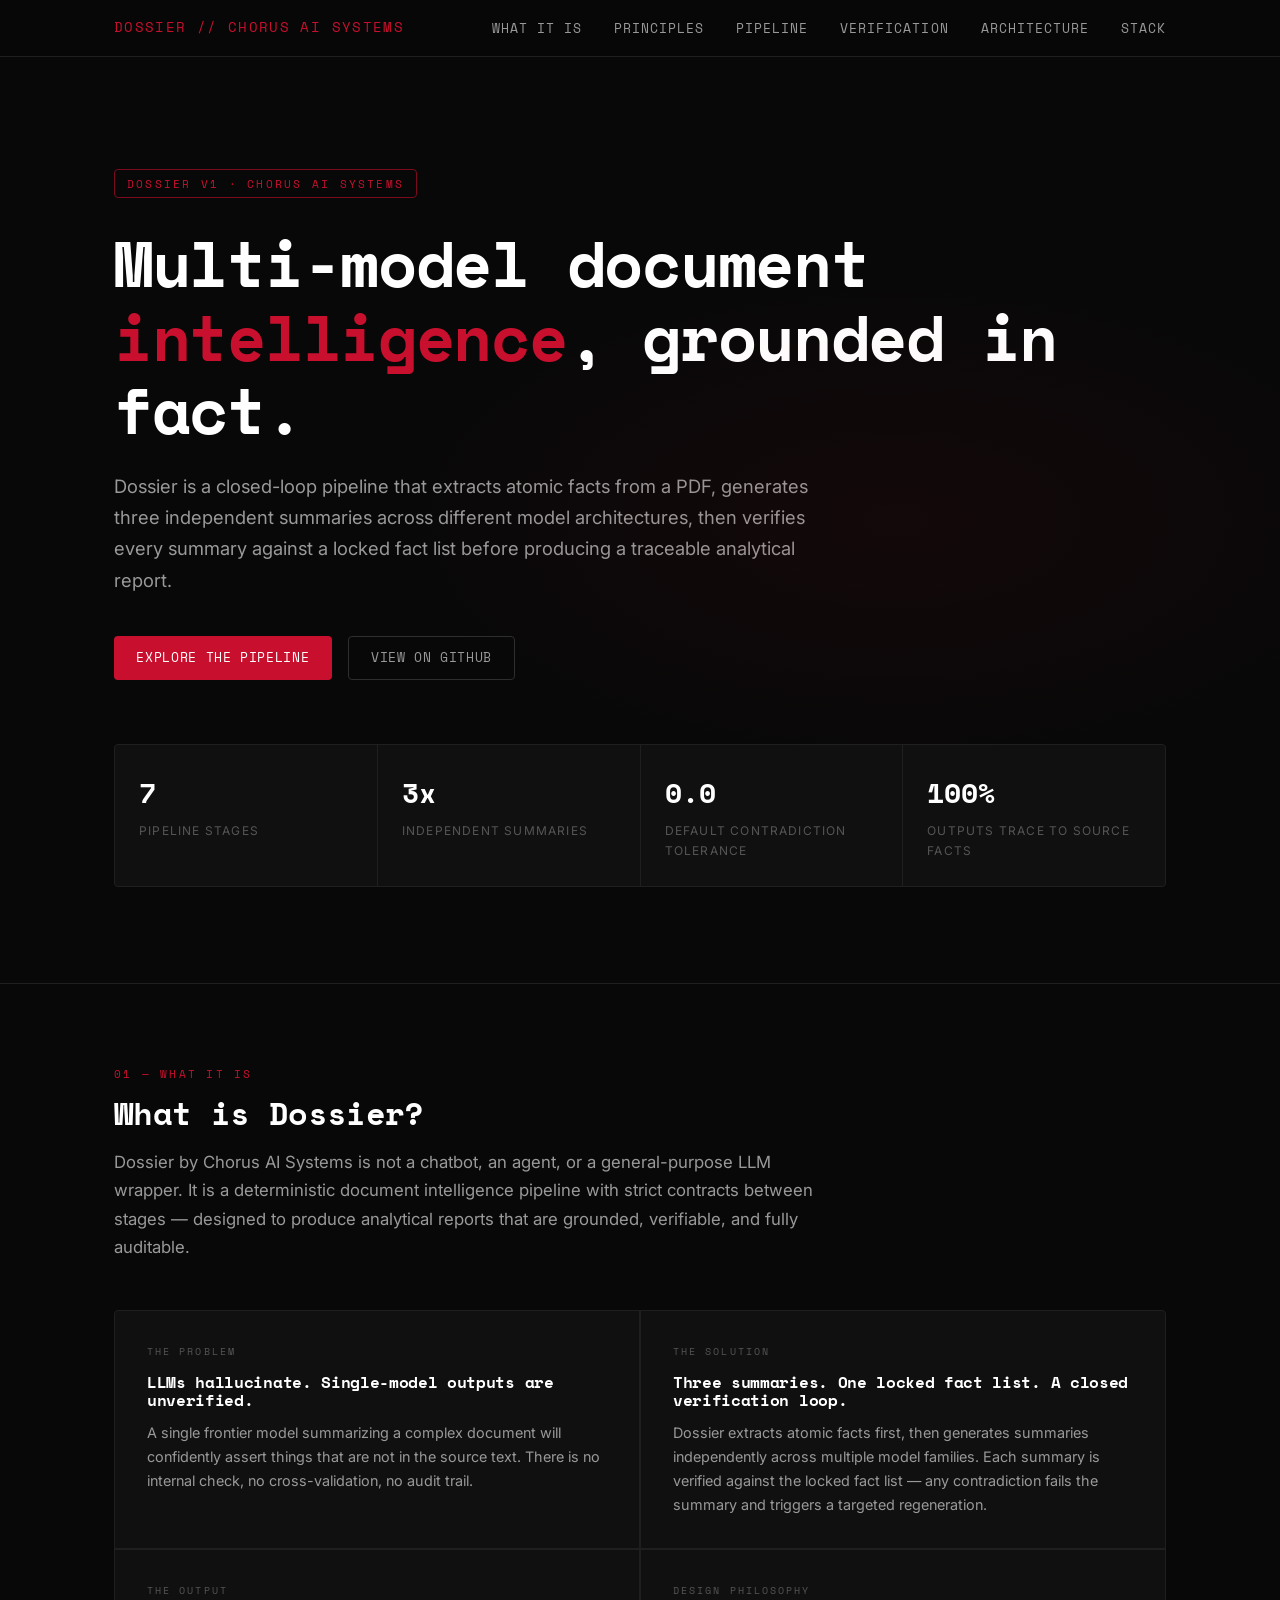
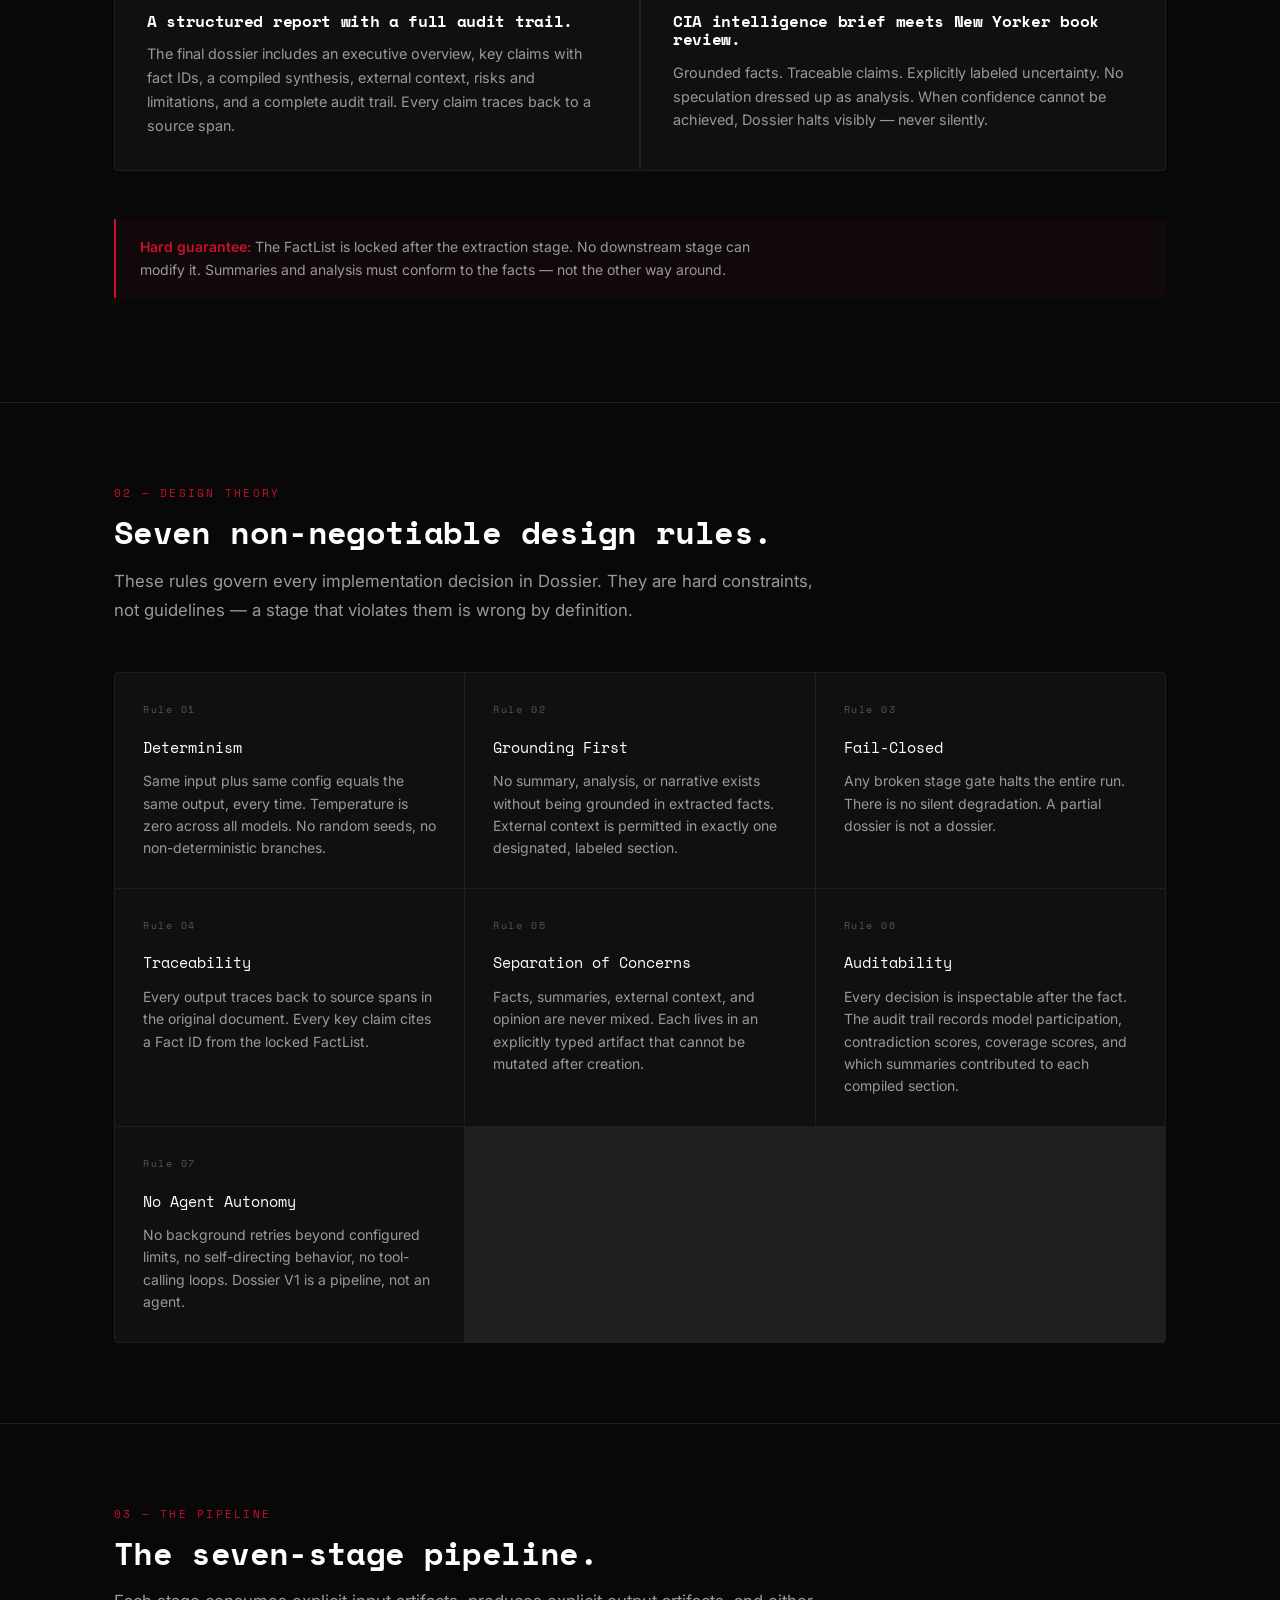
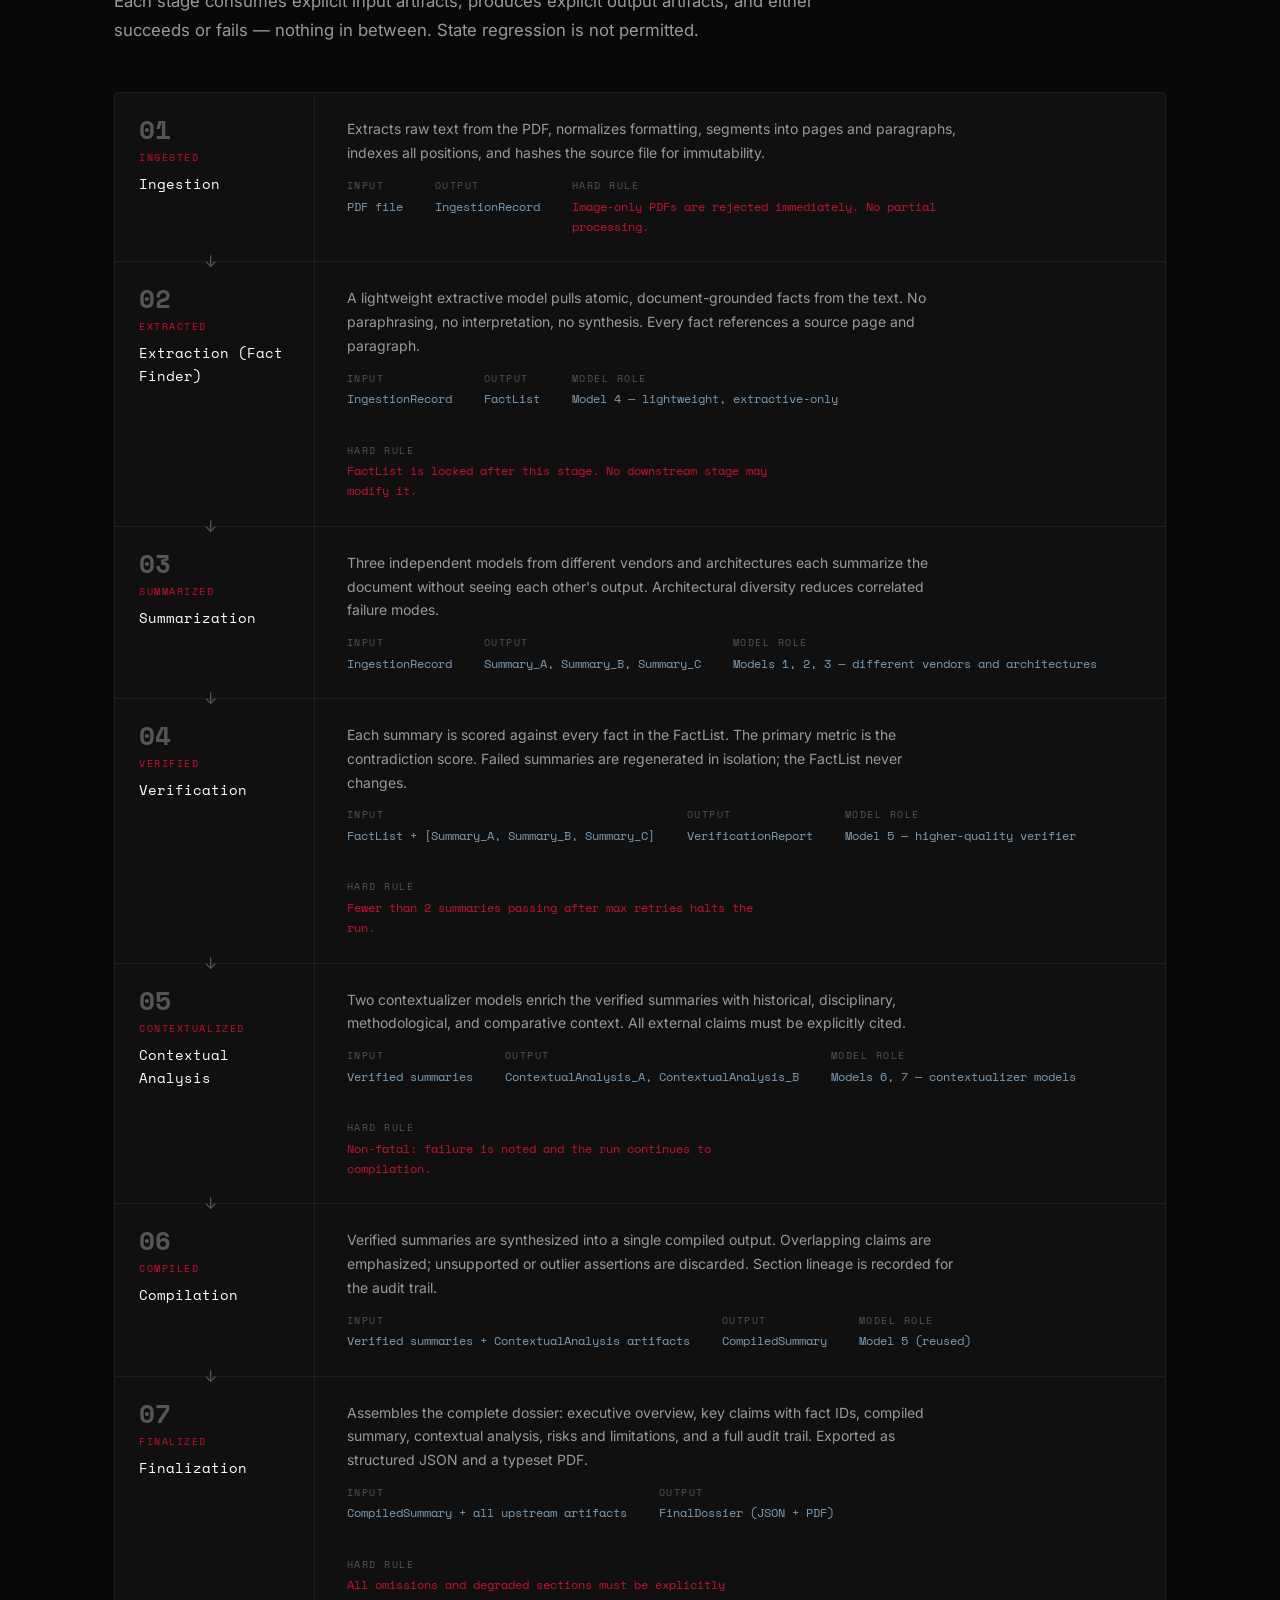
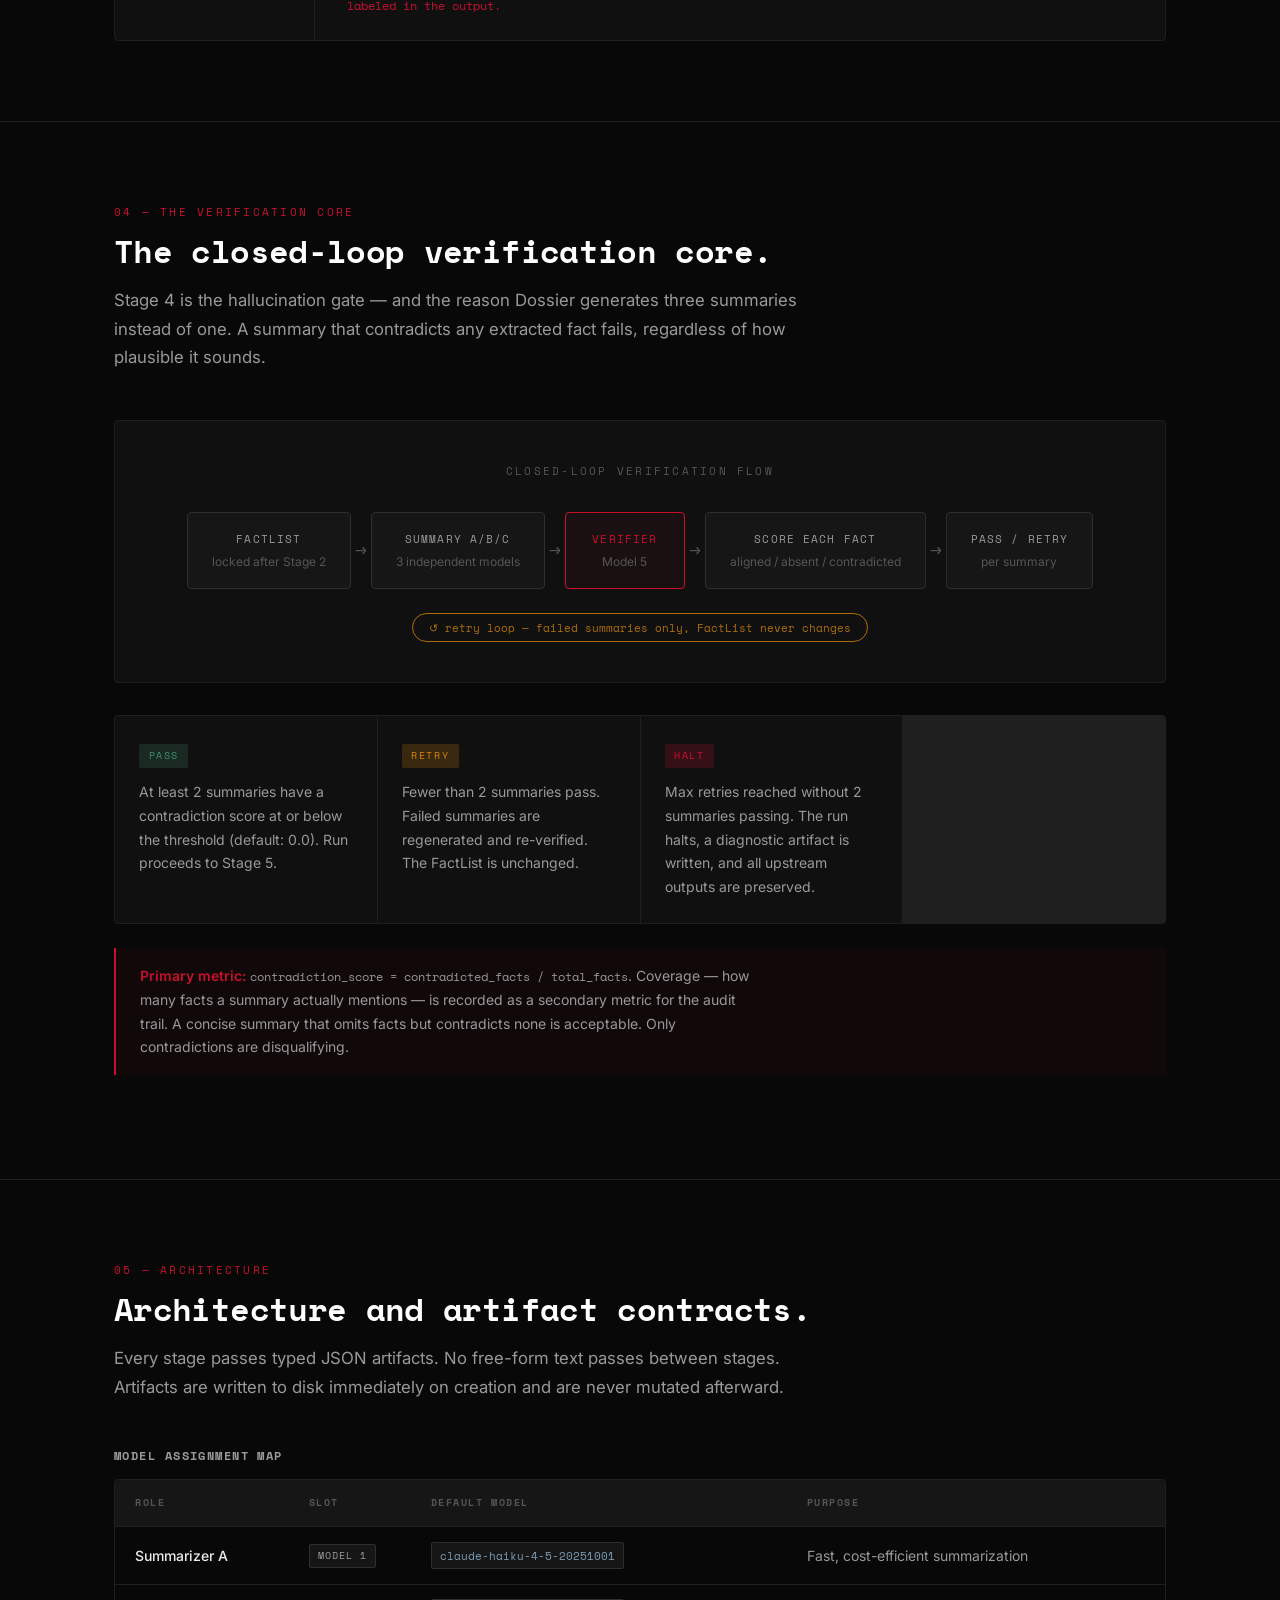
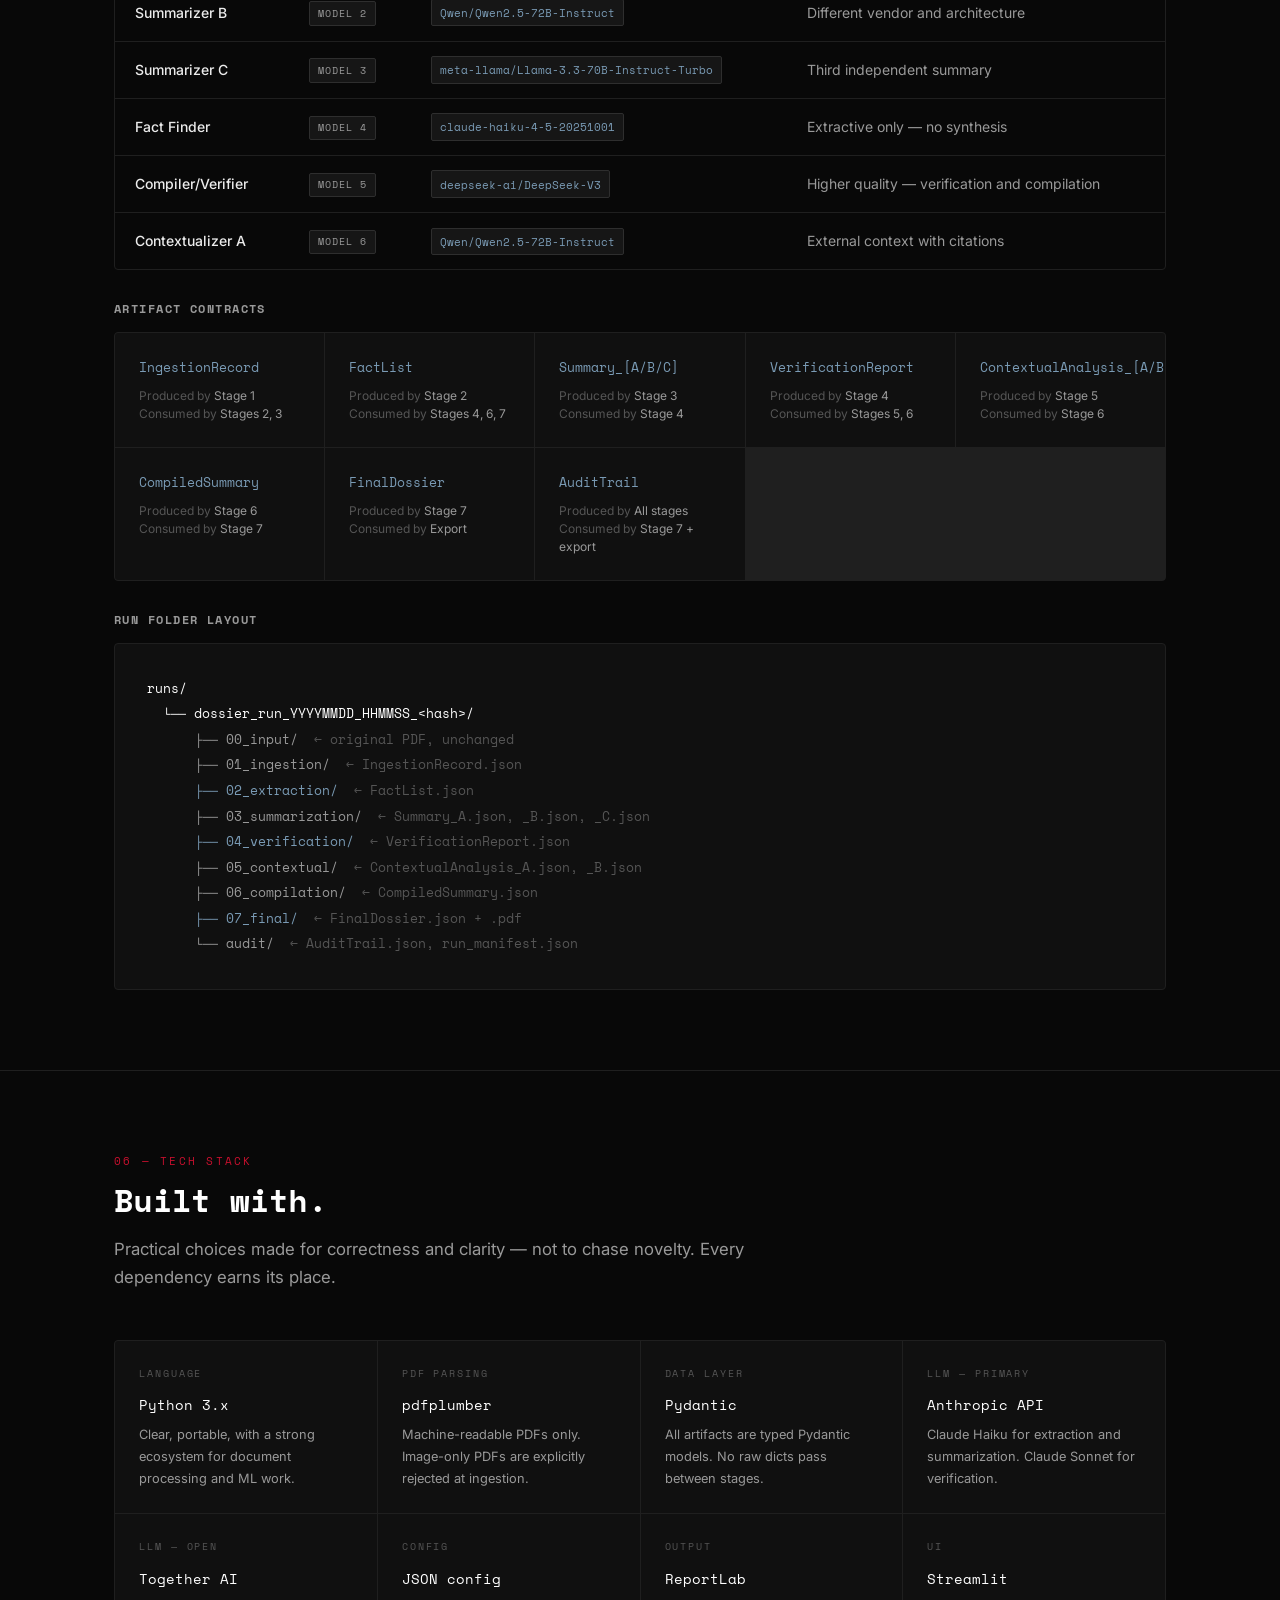
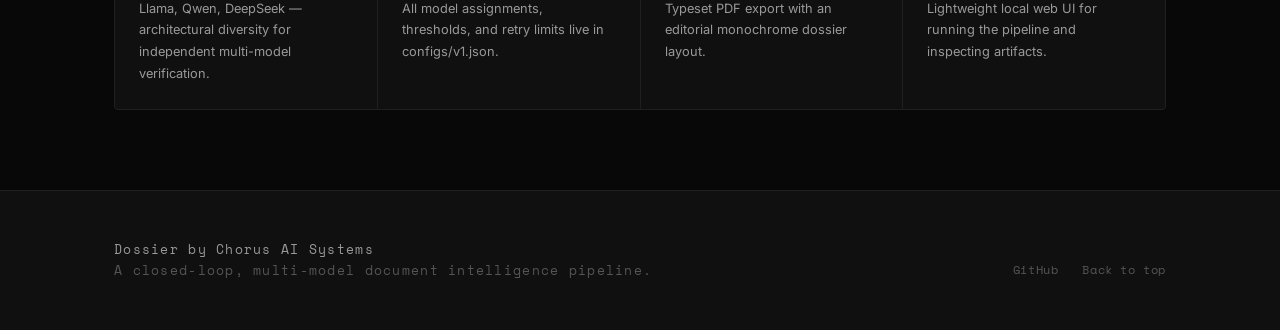
==== commit acebfe6c: "docs: rebrand to Dossier by Chorus AI Systems, copy edit throughout Consistent product name (Dossier" ====
--- a/docs/index.html
+++ b/docs/index.html
@@ -3,8 +3,8 @@
 <head>
   <meta charset="UTF-8" />
   <meta name="viewport" content="width=device-width, initial-scale=1.0" />
-  <meta name="description" content="A closed-loop, multi-model document intelligence pipeline. Extract facts, generate independent summaries, verify against a locked fact list, and produce a grounded analytical dossier." />
-  <title>Chorus AI — Dossier V1</title>
+  <meta name="description" content="Dossier by Chorus AI Systems is a closed-loop, multi-model document intelligence pipeline. Extract facts, generate independent summaries, verify against a locked fact list, and produce a grounded analytical report." />
+  <title>Dossier — Chorus AI Systems</title>
 
   <!-- Fonts -->
   <link rel="preconnect" href="https://fonts.googleapis.com" />
@@ -17,7 +17,7 @@
 
 <nav>
   <div class="nav-inner">
-    <span class="nav-logo"><span>//</span> CHORUS<span>.</span>AI</span>
+    <span class="nav-logo"><span>DOSSIER // CHORUS AI SYSTEMS</span></span>
     <ul class="nav-links">
       <li><a href="#what">What it is</a></li>
       <li><a href="#principles">Principles</a></li>
@@ -34,12 +34,12 @@
 <!-- ── Hero ─────────────────────────────────────────────── -->
 <section class="hero" id="overview">
   <div class="container">
-    <div class="hero-tag">Open Source Project · Dossier V1</div>
+    <div class="hero-tag">Dossier V1 · Chorus AI Systems</div>
     <h1>Multi-model document<br><em>intelligence</em>, grounded in fact.</h1>
-    <p class="hero-sub">Chorus AI is a closed-loop pipeline that extracts atomic facts from a PDF, generates three independent summaries across different model architectures, then verifies every summary against a locked fact list before producing a traceable analytical dossier.</p>
+    <p class="hero-sub">Dossier is a closed-loop pipeline that extracts atomic facts from a PDF, generates three independent summaries across different model architectures, then verifies every summary against a locked fact list before producing a traceable analytical report.</p>
     <div class="hero-cta">
       <a href="#pipeline" class="btn btn-primary">Explore the Pipeline</a>
-      <a href="https://github.com/danielwipert/chorusai" class="btn btn-secondary" target="_blank" rel="noopener">View on GitHub</a>
+      <a href="https://github.com/danielwipert/chorus-ai-dossier" class="btn btn-secondary" target="_blank" rel="noopener">View on GitHub</a>
     </div>
 
     <div class="hero-stats">
@@ -48,7 +48,7 @@
         <div class="hero-stat-label">Pipeline stages</div>
       </div>
       <div class="hero-stat">
-        <div class="hero-stat-value">3×</div>
+        <div class="hero-stat-value">3x</div>
         <div class="hero-stat-label">Independent summaries</div>
       </div>
       <div class="hero-stat">
@@ -67,34 +67,34 @@
 <section id="what">
   <div class="container">
     <div class="section-label">01 — What it is</div>
-    <h2 class="section-title">What is Chorus AI?</h2>
-    <p class="section-intro">Chorus AI is not a chatbot, agent, or general-purpose LLM wrapper. It is a deterministic document intelligence pipeline with strict contracts between stages — designed to produce analytical reports that are grounded, verifiable, and auditable.</p>
+    <h2 class="section-title">What is Dossier?</h2>
+    <p class="section-intro">Dossier by Chorus AI Systems is not a chatbot, an agent, or a general-purpose LLM wrapper. It is a deterministic document intelligence pipeline with strict contracts between stages — designed to produce analytical reports that are grounded, verifiable, and fully auditable.</p>
 
     <div class="what-grid">
       <div class="what-cell">
         <div class="what-cell-label">The problem</div>
         <h3>LLMs hallucinate. Single-model outputs are unverified.</h3>
-        <p>A single frontier model summarising a complex document will confidently assert things not in the source. There is no internal check, no cross-validation, no audit trail.</p>
+        <p>A single frontier model summarizing a complex document will confidently assert things that are not in the source text. There is no internal check, no cross-validation, no audit trail.</p>
       </div>
       <div class="what-cell">
         <div class="what-cell-label">The solution</div>
-        <h3>Three summaries, one fact list, a closed verification loop.</h3>
-        <p>Chorus extracts atomic facts first, then generates summaries independently across multiple model families. Each summary is verified against the locked fact list — any contradiction fails the summary and triggers a regeneration.</p>
+        <h3>Three summaries. One locked fact list. A closed verification loop.</h3>
+        <p>Dossier extracts atomic facts first, then generates summaries independently across multiple model families. Each summary is verified against the locked fact list — any contradiction fails the summary and triggers a targeted regeneration.</p>
       </div>
       <div class="what-cell">
         <div class="what-cell-label">The output</div>
-        <h3>A structured dossier with a full audit trail.</h3>
-        <p>The final dossier contains an executive overview, key claims with fact IDs, compiled synthesis, external context, risks, and a complete audit trail — every claim traces to a source span.</p>
+        <h3>A structured report with a full audit trail.</h3>
+        <p>The final dossier includes an executive overview, key claims with fact IDs, a compiled synthesis, external context, risks and limitations, and a complete audit trail. Every claim traces back to a source span.</p>
       </div>
       <div class="what-cell">
         <div class="what-cell-label">Design philosophy</div>
-        <h3>Think CIA intelligence brief meets New Yorker book review.</h3>
-        <p>Grounded facts. Traceable claims. Explicitly labeled uncertainty. No speculation passed off as analysis. If confidence cannot be achieved, the pipeline halts visibly — not silently.</p>
+        <h3>CIA intelligence brief meets New Yorker book review.</h3>
+        <p>Grounded facts. Traceable claims. Explicitly labeled uncertainty. No speculation dressed up as analysis. When confidence cannot be achieved, Dossier halts visibly — never silently.</p>
       </div>
     </div>
 
     <div class="callout">
-      <p><strong>Hard guarantee:</strong> The FactList is locked after extraction. No downstream stage can modify it. Summaries and analysis must conform to the facts — not the other way around.</p>
+      <p><strong>Hard guarantee:</strong> The FactList is locked after the extraction stage. No downstream stage can modify it. Summaries and analysis must conform to the facts — not the other way around.</p>
     </div>
   </div>
 </section>
@@ -104,20 +104,20 @@
   <div class="container">
     <div class="section-label">02 — Design theory</div>
     <h2 class="section-title">Seven non-negotiable design rules.</h2>
-    <p class="section-intro">These govern every implementation decision. They are constraints, not guidelines — a stage that violates them is wrong by definition.</p>
+    <p class="section-intro">These rules govern every implementation decision in Dossier. They are hard constraints, not guidelines — a stage that violates them is wrong by definition.</p>
 
     <div class="principles-grid">
       <div class="principle-card">
         <div class="principle-accent"></div>
         <div class="principle-num">Rule 01</div>
         <div class="principle-name">Determinism</div>
-        <p class="principle-desc">Same input + same config = same output. Temperature is zero across all models. No random seeds, no non-deterministic branches.</p>
+        <p class="principle-desc">Same input plus same config equals the same output, every time. Temperature is zero across all models. No random seeds, no non-deterministic branches.</p>
       </div>
       <div class="principle-card">
         <div class="principle-accent"></div>
         <div class="principle-num">Rule 02</div>
         <div class="principle-name">Grounding First</div>
-        <p class="principle-desc">No summary, analysis, or narrative exists without being grounded in extracted facts. External context is allowed exactly one designated section.</p>
+        <p class="principle-desc">No summary, analysis, or narrative exists without being grounded in extracted facts. External context is permitted in exactly one designated, labeled section.</p>
       </div>
       <div class="principle-card">
         <div class="principle-accent"></div>
@@ -129,7 +129,7 @@
         <div class="principle-accent"></div>
         <div class="principle-num">Rule 04</div>
         <div class="principle-name">Traceability</div>
-        <p class="principle-desc">Every output traces back to source spans in the original document. Every key claim references a Fact ID.</p>
+        <p class="principle-desc">Every output traces back to source spans in the original document. Every key claim cites a Fact ID from the locked FactList.</p>
       </div>
       <div class="principle-card">
         <div class="principle-accent"></div>
@@ -141,13 +141,13 @@
         <div class="principle-accent"></div>
         <div class="principle-num">Rule 06</div>
         <div class="principle-name">Auditability</div>
-        <p class="principle-desc">Every decision is inspectable after the fact. The audit trail records model participation, contradiction scores, coverage scores, and which summaries contributed to each section.</p>
+        <p class="principle-desc">Every decision is inspectable after the fact. The audit trail records model participation, contradiction scores, coverage scores, and which summaries contributed to each compiled section.</p>
       </div>
       <div class="principle-card">
         <div class="principle-accent"></div>
         <div class="principle-num">Rule 07</div>
         <div class="principle-name">No Agent Autonomy</div>
-        <p class="principle-desc">No background retries beyond configured limits, no self-directing behavior, no tool-calling loops. V1 is a pipeline, not an agent.</p>
+        <p class="principle-desc">No background retries beyond configured limits, no self-directing behavior, no tool-calling loops. Dossier V1 is a pipeline, not an agent.</p>
       </div>
     </div>
   </div>
@@ -158,17 +158,17 @@
   <div class="container">
     <div class="section-label">03 — The pipeline</div>
     <h2 class="section-title">The seven-stage pipeline.</h2>
-    <p class="section-intro">Each stage consumes explicit input artifacts, produces explicit output artifacts, and either succeeds or fails — nothing in between. State regression is not allowed.</p>
+    <p class="section-intro">Each stage consumes explicit input artifacts, produces explicit output artifacts, and either succeeds or fails — nothing in between. State regression is not permitted.</p>
 
     <div class="pipeline-flow">
         <div class="pipeline-stage">
   <div class="pipeline-stage-left">
     <div class="pipeline-num">01</div>
-    <div class="pipeline-state">→ INGESTED</div>
+    <div class="pipeline-state">INGESTED</div>
     <div class="pipeline-name">Ingestion</div>
   </div>
   <div class="pipeline-stage-right">
-    <p>Extracts raw text from the PDF, normalises formatting, segments into pages and paragraphs, indexes positions, and hashes the source file for immutability.</p>
+    <p>Extracts raw text from the PDF, normalizes formatting, segments into pages and paragraphs, indexes all positions, and hashes the source file for immutability.</p>
     <div class="pipeline-io">
       <div class="pipeline-io-item">
         <span class="pipeline-io-label">Input</span>
@@ -190,11 +190,11 @@
         <div class="pipeline-stage">
   <div class="pipeline-stage-left">
     <div class="pipeline-num">02</div>
-    <div class="pipeline-state">→ EXTRACTED</div>
+    <div class="pipeline-state">EXTRACTED</div>
     <div class="pipeline-name">Extraction (Fact Finder)</div>
   </div>
   <div class="pipeline-stage-right">
-    <p>Uses a cheap extractive model to pull atomic, document-grounded facts. No paraphrasing, no interpretation, no synthesis. Every fact references a source page and paragraph.</p>
+    <p>A lightweight extractive model pulls atomic, document-grounded facts from the text. No paraphrasing, no interpretation, no synthesis. Every fact references a source page and paragraph.</p>
     <div class="pipeline-io">
       <div class="pipeline-io-item">
         <span class="pipeline-io-label">Input</span>
@@ -206,7 +206,7 @@
       </div>
       <div class="pipeline-io-item">
         <span class="pipeline-io-label">Model role</span>
-        <span class="pipeline-io-value">Model 4 — cheap, extractive-only</span>
+        <span class="pipeline-io-value">Model 4 — lightweight, extractive-only</span>
       </div>
       <div class="pipeline-io-item" style="max-width: 42ch;">
         <span class="pipeline-io-label">Hard rule</span>
@@ -220,11 +220,11 @@
         <div class="pipeline-stage">
   <div class="pipeline-stage-left">
     <div class="pipeline-num">03</div>
-    <div class="pipeline-state">→ SUMMARIZED</div>
+    <div class="pipeline-state">SUMMARIZED</div>
     <div class="pipeline-name">Summarization</div>
   </div>
   <div class="pipeline-stage-right">
-    <p>Three independent models from different vendors and architectures each summarise the document. They do not see each other&#39;s outputs. Diversity of architecture reduces correlated failure modes.</p>
+    <p>Three independent models from different vendors and architectures each summarize the document without seeing each other&#39;s output. Architectural diversity reduces correlated failure modes.</p>
     <div class="pipeline-io">
       <div class="pipeline-io-item">
         <span class="pipeline-io-label">Input</span>
@@ -236,7 +236,7 @@
       </div>
       <div class="pipeline-io-item">
         <span class="pipeline-io-label">Model role</span>
-        <span class="pipeline-io-value">Models 1, 2, 3 — different vendors / architectures</span>
+        <span class="pipeline-io-value">Models 1, 2, 3 — different vendors and architectures</span>
       </div>
     </div>
   </div>
@@ -246,11 +246,11 @@
         <div class="pipeline-stage">
   <div class="pipeline-stage-left">
     <div class="pipeline-num">04</div>
-    <div class="pipeline-state">→ VERIFIED</div>
+    <div class="pipeline-state">VERIFIED</div>
     <div class="pipeline-name">Verification</div>
   </div>
   <div class="pipeline-stage-right">
-    <p>Each summary is scored against every fact in the FactList. The primary metric is contradiction_score. Failed summaries are regenerated; the FactList never changes.</p>
+    <p>Each summary is scored against every fact in the FactList. The primary metric is the contradiction score. Failed summaries are regenerated in isolation; the FactList never changes.</p>
     <div class="pipeline-io">
       <div class="pipeline-io-item">
         <span class="pipeline-io-label">Input</span>
@@ -266,7 +266,7 @@
       </div>
       <div class="pipeline-io-item" style="max-width: 42ch;">
         <span class="pipeline-io-label">Hard rule</span>
-        <span class="pipeline-io-value" style="color: var(--accent);">&lt; 2 summaries passing after max retries → halt run.</span>
+        <span class="pipeline-io-value" style="color: var(--accent);">Fewer than 2 summaries passing after max retries halts the run.</span>
       </div>
     </div>
   </div>
@@ -276,7 +276,7 @@
         <div class="pipeline-stage">
   <div class="pipeline-stage-left">
     <div class="pipeline-num">05</div>
-    <div class="pipeline-state">→ CONTEXTUALIZED</div>
+    <div class="pipeline-state">CONTEXTUALIZED</div>
     <div class="pipeline-name">Contextual Analysis</div>
   </div>
   <div class="pipeline-stage-right">
@@ -296,7 +296,7 @@
       </div>
       <div class="pipeline-io-item" style="max-width: 42ch;">
         <span class="pipeline-io-label">Hard rule</span>
-        <span class="pipeline-io-value" style="color: var(--accent);">Non-fatal: failure noted and run continues to compilation.</span>
+        <span class="pipeline-io-value" style="color: var(--accent);">Non-fatal: failure is noted and the run continues to compilation.</span>
       </div>
     </div>
   </div>
@@ -306,11 +306,11 @@
         <div class="pipeline-stage">
   <div class="pipeline-stage-left">
     <div class="pipeline-num">06</div>
-    <div class="pipeline-state">→ COMPILED</div>
+    <div class="pipeline-state">COMPILED</div>
     <div class="pipeline-name">Compilation</div>
   </div>
   <div class="pipeline-stage-right">
-    <p>Synthesises the verified summaries into a single compiled summary. Overlapping claims are emphasised; unsupported or niche assertions are discarded. Section lineage is recorded.</p>
+    <p>Verified summaries are synthesized into a single compiled output. Overlapping claims are emphasized; unsupported or outlier assertions are discarded. Section lineage is recorded for the audit trail.</p>
     <div class="pipeline-io">
       <div class="pipeline-io-item">
         <span class="pipeline-io-label">Input</span>
@@ -332,11 +332,11 @@
         <div class="pipeline-stage">
   <div class="pipeline-stage-left">
     <div class="pipeline-num">07</div>
-    <div class="pipeline-state">→ FINALIZED</div>
+    <div class="pipeline-state">FINALIZED</div>
     <div class="pipeline-name">Finalization</div>
   </div>
   <div class="pipeline-stage-right">
-    <p>Assembles the full dossier: executive overview, key claims with fact IDs, compiled summary, contextual analysis, risks and limitations, and a complete audit trail. Exported as structured JSON and a typeset PDF.</p>
+    <p>Assembles the complete dossier: executive overview, key claims with fact IDs, compiled summary, contextual analysis, risks and limitations, and a full audit trail. Exported as structured JSON and a typeset PDF.</p>
     <div class="pipeline-io">
       <div class="pipeline-io-item">
         <span class="pipeline-io-label">Input</span>
@@ -348,7 +348,7 @@
       </div>
       <div class="pipeline-io-item" style="max-width: 42ch;">
         <span class="pipeline-io-label">Hard rule</span>
-        <span class="pipeline-io-value" style="color: var(--accent);">All omissions and degraded sections must be explicitly labeled in output.</span>
+        <span class="pipeline-io-value" style="color: var(--accent);">All omissions and degraded sections must be explicitly labeled in the output.</span>
       </div>
     </div>
   </div>
@@ -363,7 +363,7 @@
   <div class="container">
     <div class="section-label">04 — The verification core</div>
     <h2 class="section-title">The closed-loop verification core.</h2>
-    <p class="section-intro">Stage 4 is the hallucination gate. It is the reason three summaries are generated rather than one. A summary that contradicts any extracted fact fails — regardless of how plausible it sounds.</p>
+    <p class="section-intro">Stage 4 is the hallucination gate — and the reason Dossier generates three summaries instead of one. A summary that contradicts any extracted fact fails, regardless of how plausible it sounds.</p>
 
     <div class="verify-diagram">
       <div class="verify-diagram-title">Closed-Loop Verification Flow</div>
@@ -378,7 +378,7 @@
           <div class="verify-node-label">Verifier</div>
 <div class="verify-node-sub">Model 5</div>        </div>
 <span class="verify-arrow">→</span>        <div class="verify-node">
-          <div class="verify-node-label">Scores each fact</div>
+          <div class="verify-node-label">Score each fact</div>
 <div class="verify-node-sub">aligned / absent / contradicted</div>        </div>
 <span class="verify-arrow">→</span>        <div class="verify-node">
           <div class="verify-node-label">Pass / Retry</div>
@@ -392,20 +392,20 @@
     <div class="verify-rules">
       <div class="verify-rule">
         <span class="verify-rule-status status-pass">PASS</span>
-        <p>≥ 2 summaries have contradiction_score ≤ threshold (default 0.0). Run proceeds to Stage 5.</p>
+        <p>At least 2 summaries have a contradiction score at or below the threshold (default: 0.0). Run proceeds to Stage 5.</p>
       </div>
       <div class="verify-rule">
         <span class="verify-rule-status status-retry">RETRY</span>
-        <p>Fewer than 2 summaries pass. Failed summaries are regenerated and re-verified. FactList is unchanged.</p>
+        <p>Fewer than 2 summaries pass. Failed summaries are regenerated and re-verified. The FactList is unchanged.</p>
       </div>
       <div class="verify-rule">
         <span class="verify-rule-status status-fail">HALT</span>
-        <p>Max retries reached without 2 passing. Run halts. Diagnostic artifact written. All upstream outputs preserved.</p>
+        <p>Max retries reached without 2 summaries passing. The run halts, a diagnostic artifact is written, and all upstream outputs are preserved.</p>
       </div>
     </div>
 
     <div class="callout mt-3">
-      <p><strong>Primary metric:</strong> <code>contradiction_score = contradicted_facts / total_facts</code>. Coverage (how many facts the summary mentions) is recorded as a secondary metric for the audit trail — but a tight summary that skips facts without contradicting them is acceptable. Only contradictions are disqualifying.</p>
+      <p><strong>Primary metric:</strong> <code>contradiction_score = contradicted_facts / total_facts</code>. Coverage — how many facts a summary actually mentions — is recorded as a secondary metric for the audit trail. A concise summary that omits facts but contradicts none is acceptable. Only contradictions are disqualifying.</p>
     </div>
   </div>
 </section>
@@ -415,7 +415,7 @@
   <div class="container">
     <div class="section-label">05 — Architecture</div>
     <h2 class="section-title">Architecture and artifact contracts.</h2>
-    <p class="section-intro">Every stage passes typed JSON artifacts. No free-form text between stages. Artifacts are written to disk immediately upon creation and are never mutated after that.</p>
+    <p class="section-intro">Every stage passes typed JSON artifacts. No free-form text passes between stages. Artifacts are written to disk immediately on creation and are never mutated afterward.</p>
 
     <h3 class="mono mb-2" style="color: var(--text-2); font-size: 0.75rem; letter-spacing: 0.12em; text-transform: uppercase;">Model Assignment Map</h3>
     <div class="arch-table-wrap mb-4">
@@ -433,13 +433,13 @@
             <td>Summarizer A</td>
             <td><span class="tag">Model 1</span></td>
             <td><span class="model-pill">claude-haiku-4-5-20251001</span></td>
-            <td>Fast, cheap summarization</td>
+            <td>Fast, cost-efficient summarization</td>
           </tr>
           <tr>
             <td>Summarizer B</td>
             <td><span class="tag">Model 2</span></td>
             <td><span class="model-pill">Qwen/Qwen2.5-72B-Instruct</span></td>
-            <td>Different vendor / architecture</td>
+            <td>Different vendor and architecture</td>
           </tr>
           <tr>
             <td>Summarizer C</td>
@@ -451,19 +451,19 @@
             <td>Fact Finder</td>
             <td><span class="tag">Model 4</span></td>
             <td><span class="model-pill">claude-haiku-4-5-20251001</span></td>
-            <td>Extractive only, no synthesis</td>
+            <td>Extractive only — no synthesis</td>
           </tr>
           <tr>
             <td>Compiler/Verifier</td>
             <td><span class="tag">Model 5</span></td>
             <td><span class="model-pill">deepseek-ai/DeepSeek-V3</span></td>
-            <td>Higher quality, verification &amp; compilation</td>
+            <td>Higher quality — verification and compilation</td>
           </tr>
           <tr>
             <td>Contextualizer A</td>
             <td><span class="tag">Model 6</span></td>
             <td><span class="model-pill">Qwen/Qwen2.5-72B-Instruct</span></td>
-            <td>External context, cited</td>
+            <td>External context with citations</td>
           </tr>
         </tbody>
       </table>
@@ -557,17 +557,17 @@
       <div class="tech-card">
         <div class="tech-category">Language</div>
         <div class="tech-name">Python 3.x</div>
-        <div class="tech-desc">Clear, portable, strong ecosystem for document and ML work.</div>
+        <div class="tech-desc">Clear, portable, with a strong ecosystem for document processing and ML work.</div>
       </div>
       <div class="tech-card">
         <div class="tech-category">PDF parsing</div>
         <div class="tech-name">pdfplumber</div>
-        <div class="tech-desc">Machine-readable PDFs only. Image-only PDFs are explicitly rejected.</div>
+        <div class="tech-desc">Machine-readable PDFs only. Image-only PDFs are explicitly rejected at ingestion.</div>
       </div>
       <div class="tech-card">
         <div class="tech-category">Data layer</div>
         <div class="tech-name">Pydantic</div>
-        <div class="tech-desc">All artifacts are typed Pydantic models. No raw dicts between stages.</div>
+        <div class="tech-desc">All artifacts are typed Pydantic models. No raw dicts pass between stages.</div>
       </div>
       <div class="tech-card">
         <div class="tech-category">LLM — primary</div>
@@ -577,22 +577,22 @@
       <div class="tech-card">
         <div class="tech-category">LLM — open</div>
         <div class="tech-name">Together AI</div>
-        <div class="tech-desc">Llama, Qwen, DeepSeek — architecture diversity for multi-model verification.</div>
+        <div class="tech-desc">Llama, Qwen, DeepSeek — architectural diversity for independent multi-model verification.</div>
       </div>
       <div class="tech-card">
         <div class="tech-category">Config</div>
         <div class="tech-name">JSON config</div>
-        <div class="tech-desc">All model assignments, thresholds, and retry limits in configs/v1.json.</div>
+        <div class="tech-desc">All model assignments, thresholds, and retry limits live in configs/v1.json.</div>
       </div>
       <div class="tech-card">
         <div class="tech-category">Output</div>
-        <div class="tech-name">ReportLab PDF</div>
-        <div class="tech-desc">Editorial monochrome dossier layout. Typeset, not templated.</div>
+        <div class="tech-name">ReportLab</div>
+        <div class="tech-desc">Typeset PDF export with an editorial monochrome dossier layout.</div>
       </div>
       <div class="tech-card">
         <div class="tech-category">UI</div>
         <div class="tech-name">Streamlit</div>
-        <div class="tech-desc">Lightweight web UI for local runs. Pipeline progress, artifact inspection.</div>
+        <div class="tech-desc">Lightweight local web UI for running the pipeline and inspecting artifacts.</div>
       </div>
     </div>
   </div>
@@ -604,11 +604,11 @@
   <div class="container">
     <div class="footer-inner">
       <div class="footer-logo">
-        <strong>Chorus AI / Dossier V1</strong><br>
-        A closed-loop, multi-model document intelligence system.
+        <strong>Dossier by Chorus AI Systems</strong><br>
+        A closed-loop, multi-model document intelligence pipeline.
       </div>
       <ul class="footer-links">
-        <li><a href="https://github.com/danielwipert/chorusai" target="_blank" rel="noopener">GitHub</a></li>
+        <li><a href="https://github.com/danielwipert/chorus-ai-dossier" target="_blank" rel="noopener">GitHub</a></li>
         <li><a href="#overview">Back to top</a></li>
       </ul>
     </div>
